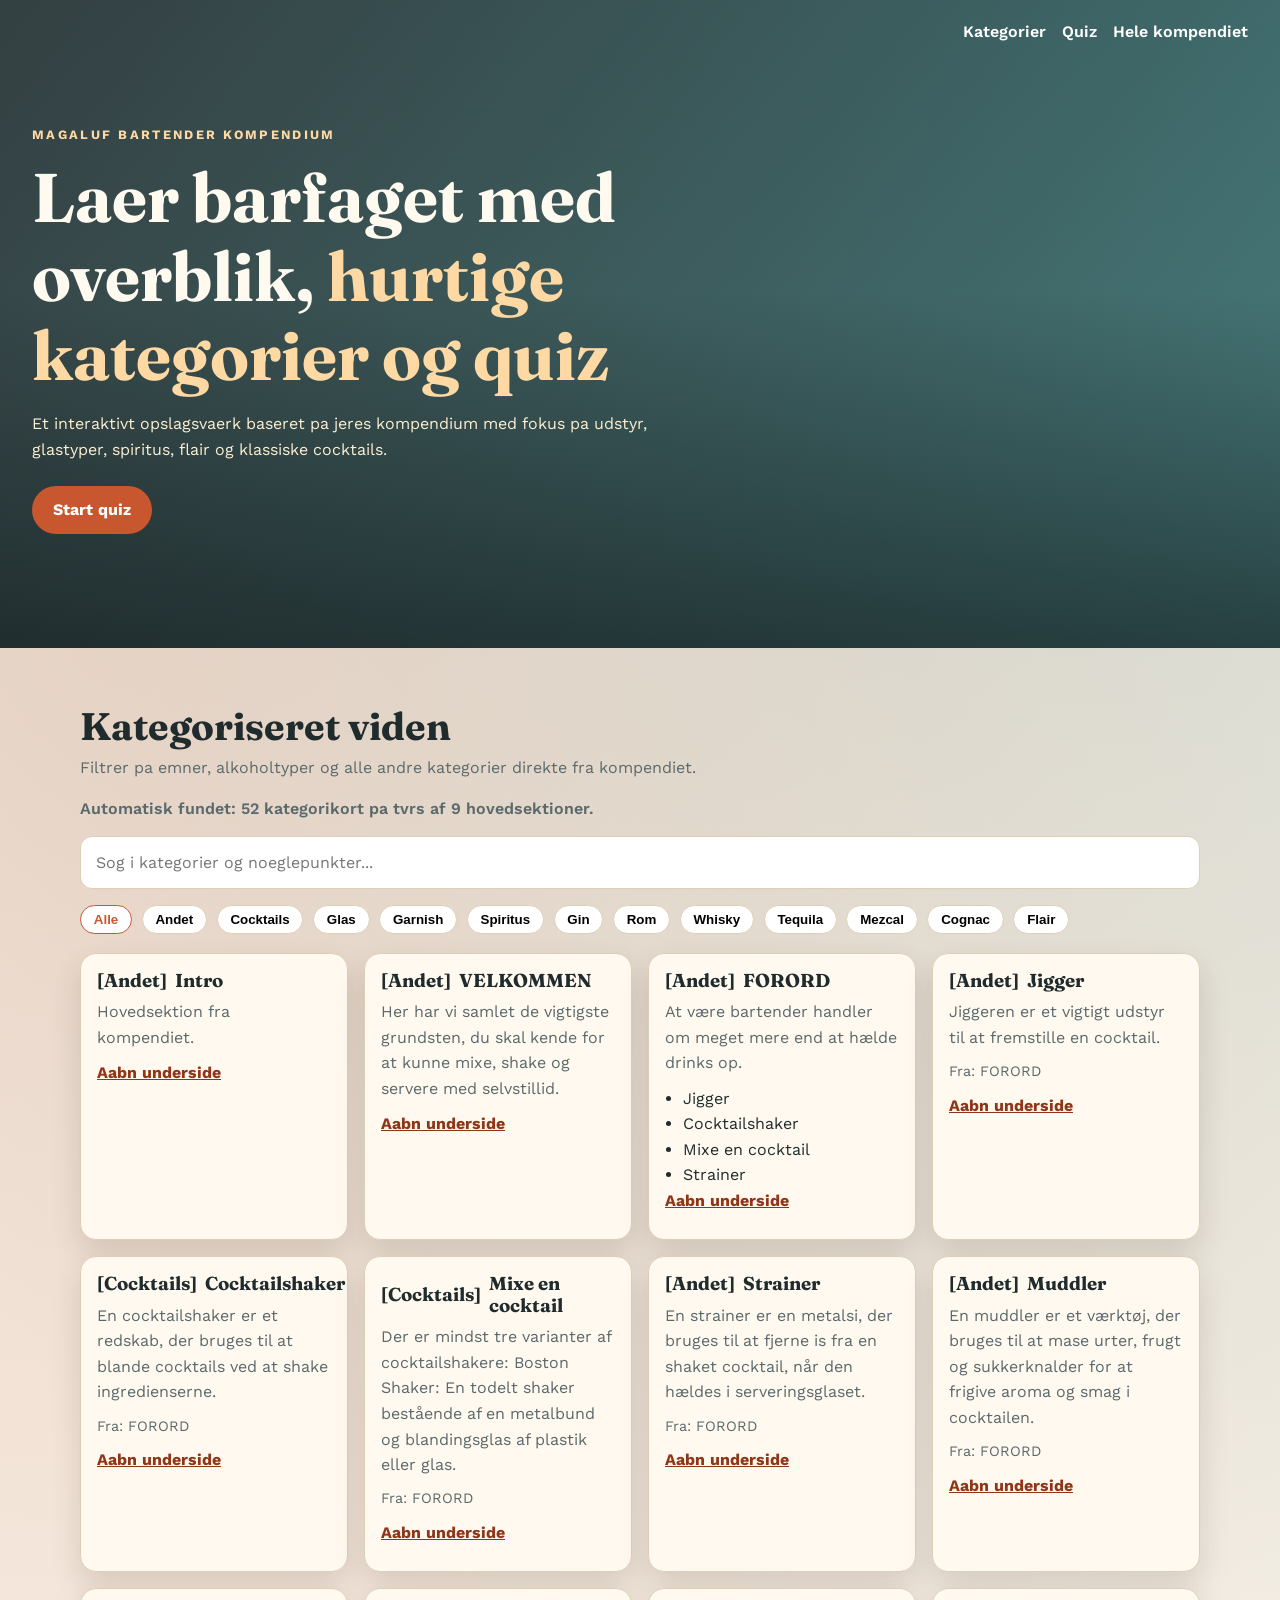
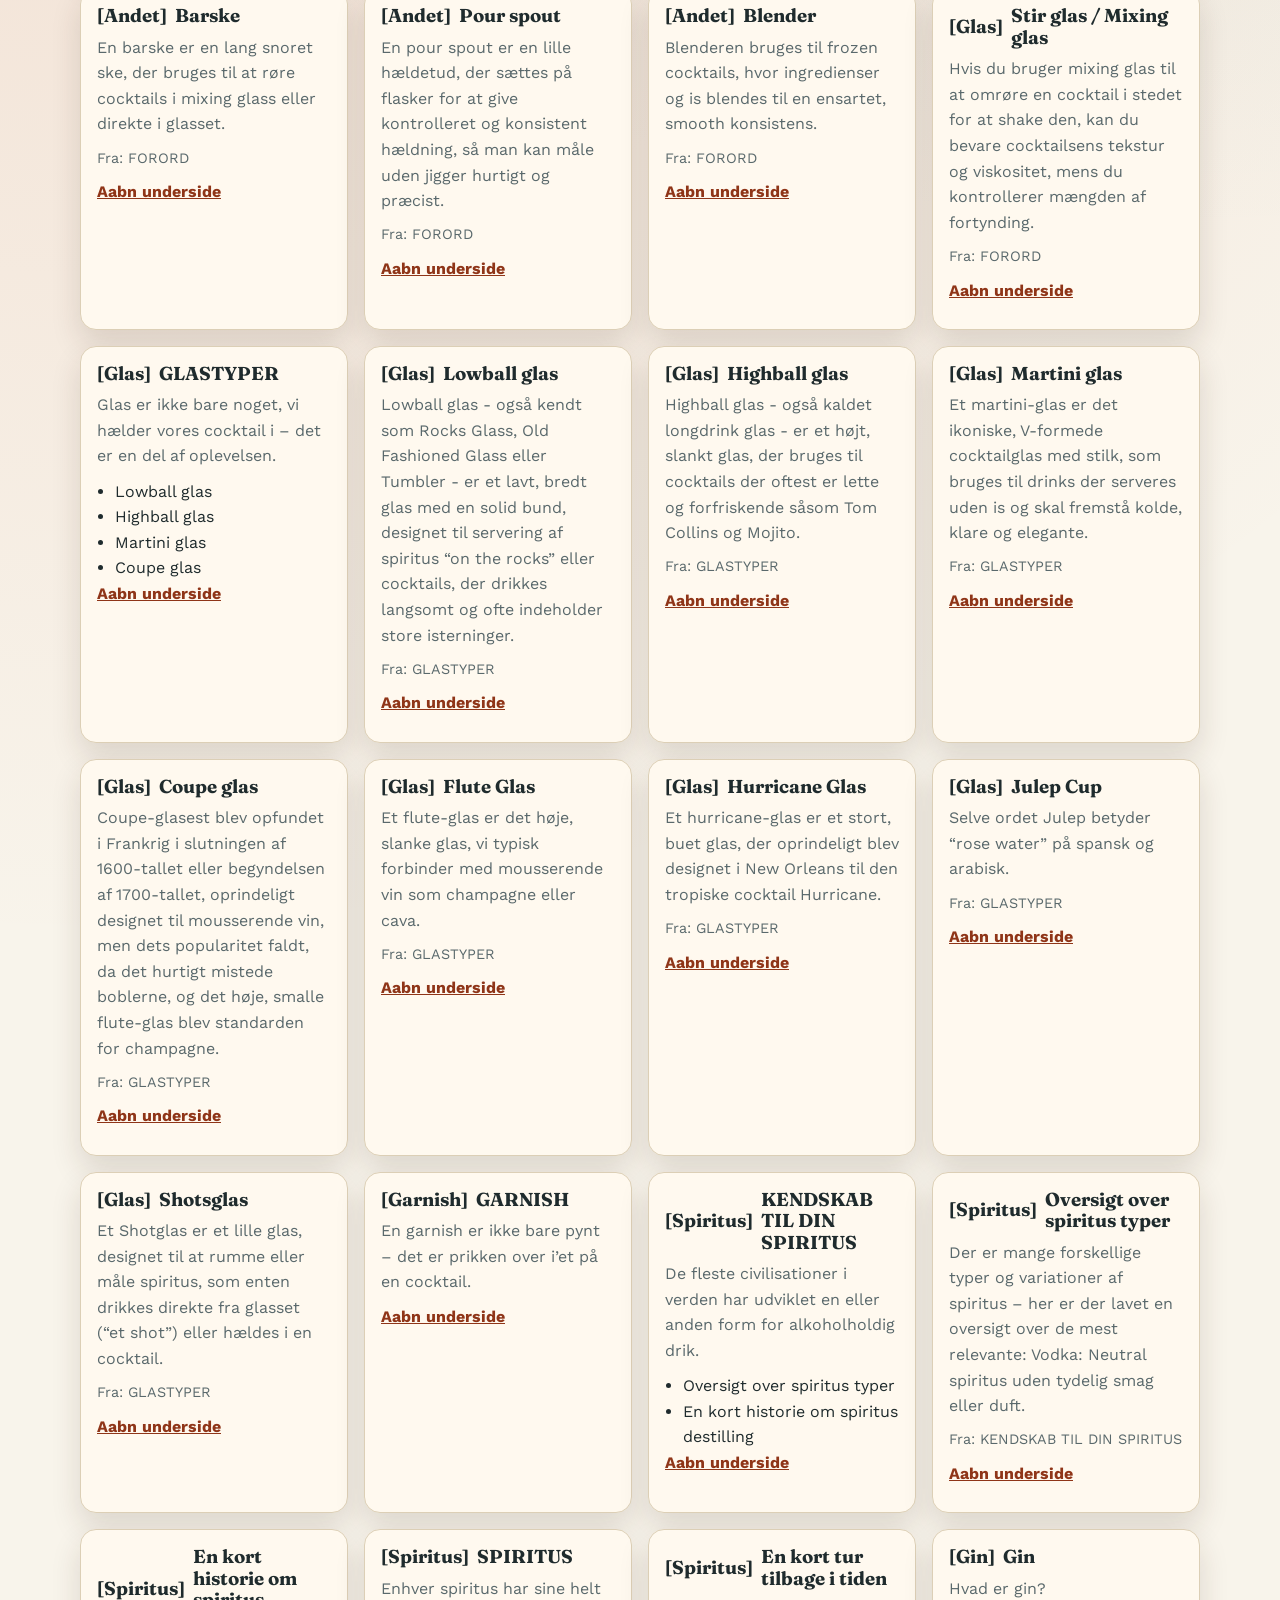
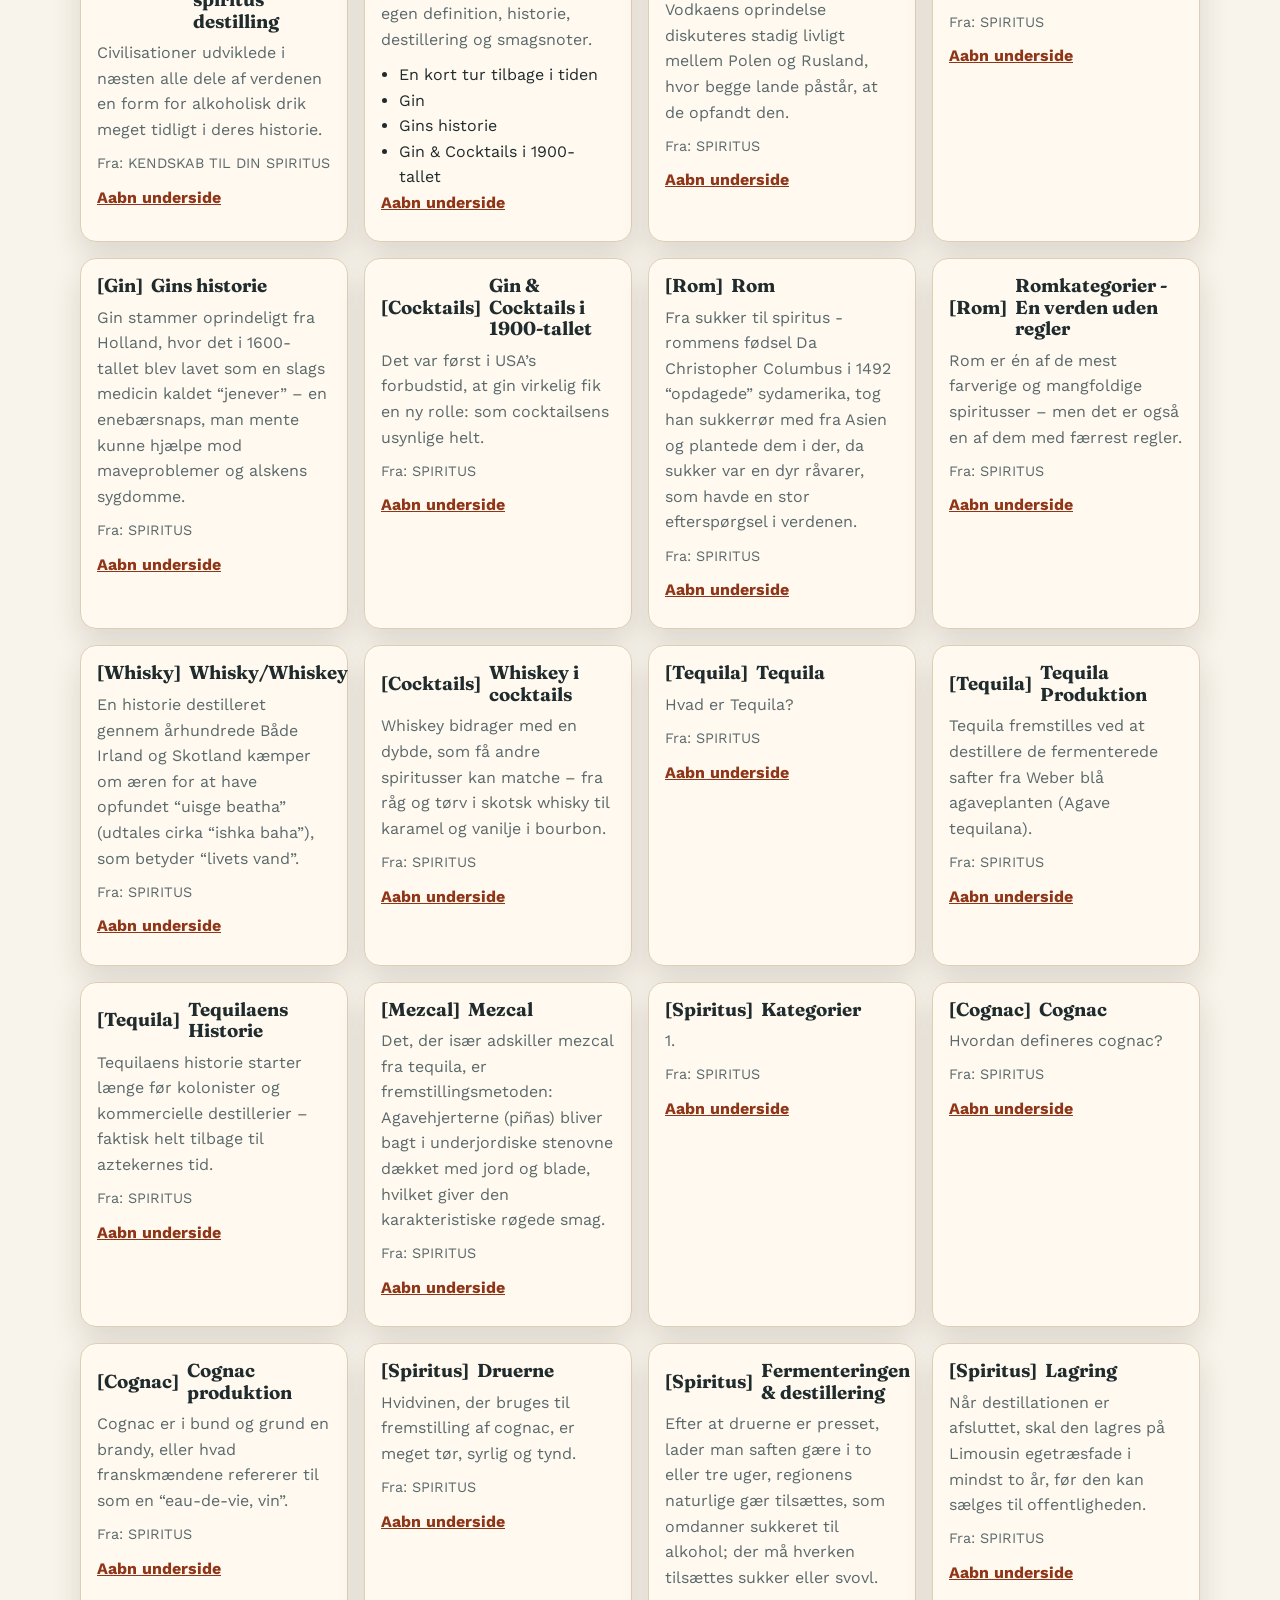
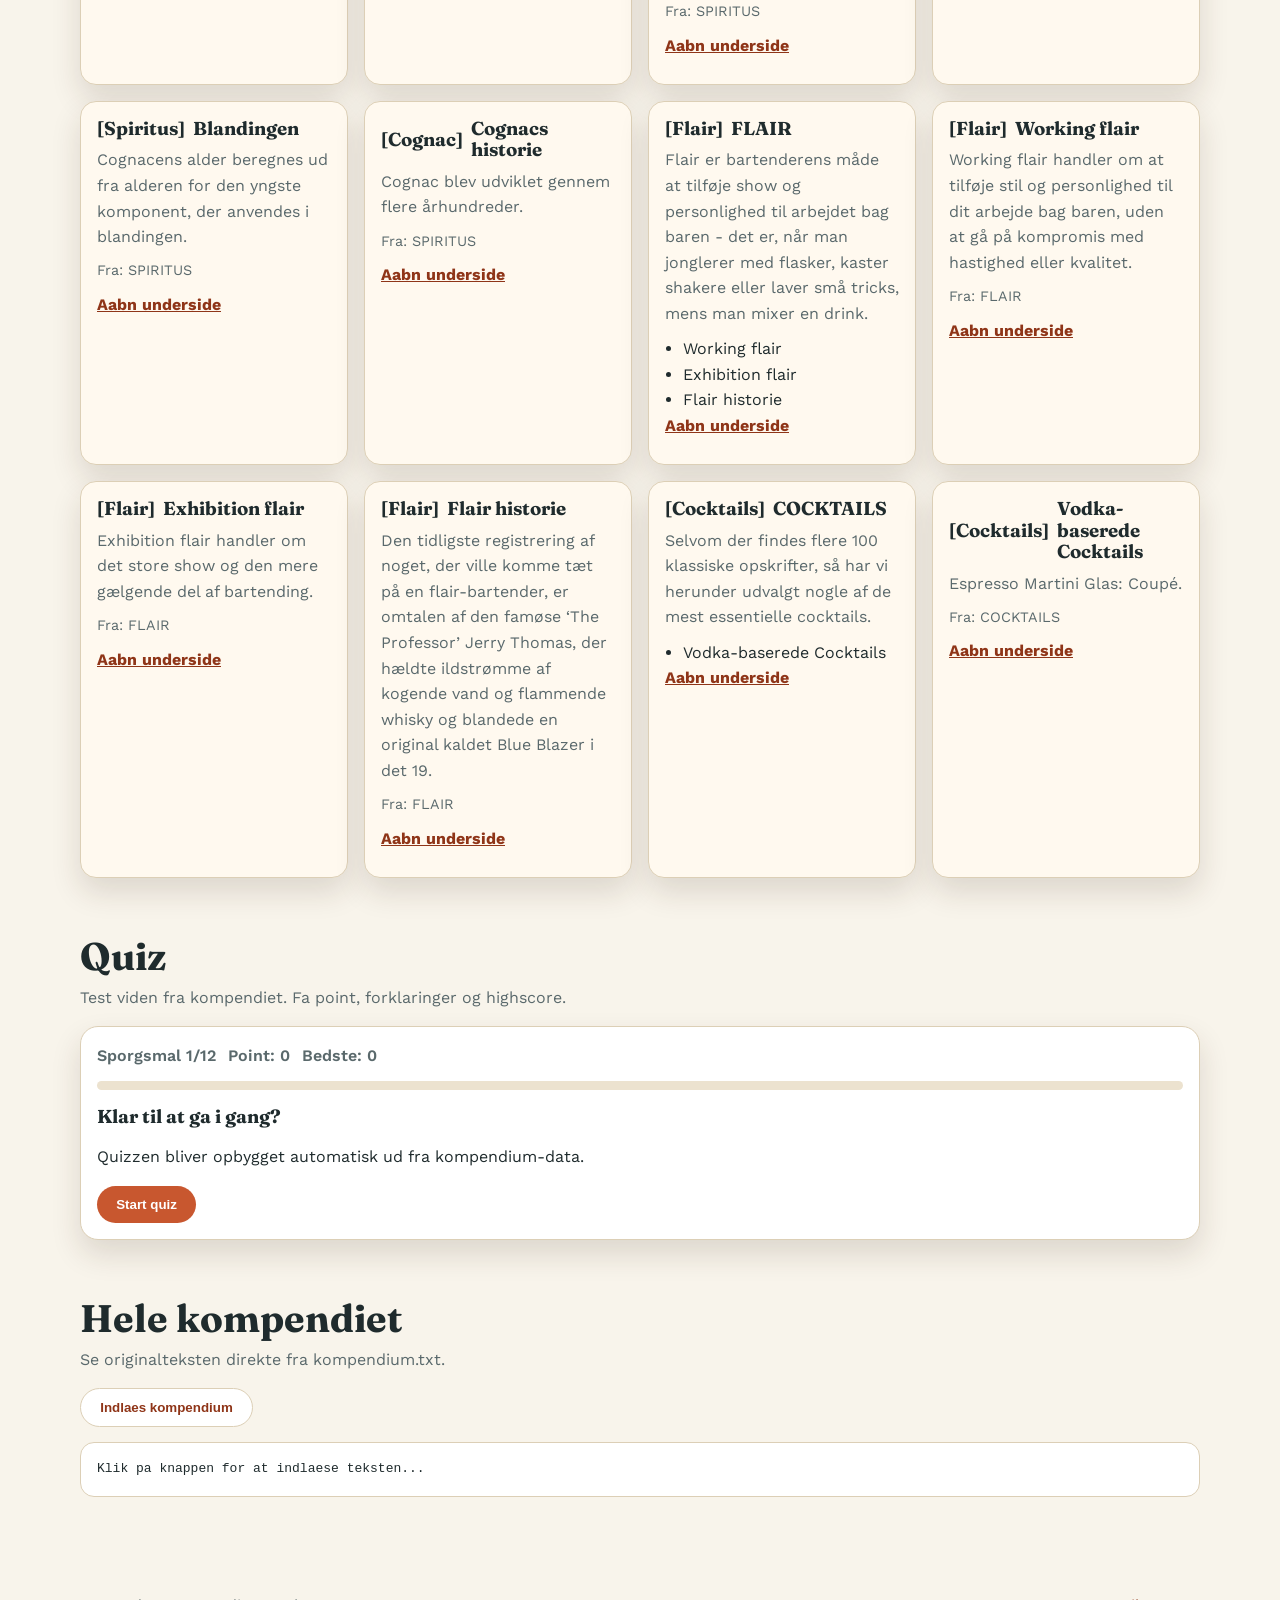
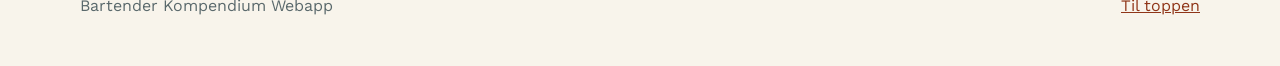
==== index.html @ e9aaaa9a "feat: add initial implementation of quiz application with card filtering and dynamic content loading" ====
<!doctype html>
<html lang="da">
<head>
  <meta charset="UTF-8" />
  <meta name="viewport" content="width=device-width, initial-scale=1.0" />
  <title>Bartender Kompendium + Quiz</title>
  <link rel="preconnect" href="https://fonts.googleapis.com" />
  <link rel="preconnect" href="https://fonts.gstatic.com" crossorigin />
  <link href="https://fonts.googleapis.com/css2?family=Fraunces:opsz,wght@9..144,600;9..144,800&family=Work+Sans:wght@400;500;700&display=swap" rel="stylesheet" />
  <link rel="stylesheet" href="styles.css" />
</head>
<body>
  <header class="hero" id="top">
    <div class="hero-overlay"></div>
    <nav class="top-nav">
      <a href="#kategorier">Kategorier</a>
      <a href="#quiz">Quiz</a>
      <a href="#raw">Hele kompendiet</a>
    </nav>
    <div class="hero-content">
      <p class="eyebrow">Magaluf Bartender Kompendium</p>
      <h1>Laer barfaget med overblik,
        <span>hurtige kategorier og quiz</span>
      </h1>
      <p class="lead">
        Et interaktivt opslagsvaerk baseret pa jeres kompendium med fokus pa udstyr,
        glastyper, spiritus, flair og klassiske cocktails.
      </p>
      <a class="cta" href="#quiz">Start quiz</a>
    </div>
  </header>

  <main>
    <section id="kategorier" class="section">
      <div class="section-head">
        <h2>Kategoriseret viden</h2>
        <p>Filtrer pa emner, alkoholtyper og alle andre kategorier direkte fra kompendiet.</p>
      </div>

      <p id="categoryMeta" class="meta-line">Indlaeser kategorier...</p>

      <div class="tools-row">
        <input id="searchInput" type="search" placeholder="Sog i kategorier og noeglepunkter..." />
        <div class="chip-row" id="chipRow"></div>
      </div>

      <div class="card-grid" id="cardGrid"></div>
    </section>

    <section id="quiz" class="section quiz-wrap">
      <div class="section-head">
        <h2>Quiz</h2>
        <p>Test viden fra kompendiet. Fa point, forklaringer og highscore.</p>
      </div>

      <div class="quiz-shell">
        <div class="quiz-meta">
          <span id="progressText">Sporgsmal 0/0</span>
          <span id="scoreText">Point: 0</span>
          <span id="bestText">Bedste: 0</span>
        </div>
        <div class="progress-bar">
          <div id="progressFill"></div>
        </div>

        <div id="quizStart" class="quiz-panel active">
          <h3>Klar til at ga i gang?</h3>
          <p>Quizzen bliver opbygget automatisk ud fra kompendium-data.</p>
          <button id="startBtn" class="btn">Start quiz</button>
        </div>

        <div id="quizPanel" class="quiz-panel">
          <h3 id="questionText"></h3>
          <div id="answerList" class="answer-list"></div>
          <p id="explanation" class="explanation"></p>
          <div class="quiz-actions">
            <button id="nextBtn" class="btn" disabled>Naste</button>
          </div>
        </div>

        <div id="resultPanel" class="quiz-panel">
          <h3>Resultat</h3>
          <p id="resultText"></p>
          <button id="restartBtn" class="btn">Proev igen</button>
        </div>
      </div>
    </section>

    <section id="raw" class="section raw-wrap">
      <div class="section-head">
        <h2>Hele kompendiet</h2>
        <p>Se originalteksten direkte fra kompendium.txt.</p>
      </div>
      <button class="btn secondary" id="loadRawBtn">Indlaes kompendium</button>
      <pre id="rawContent" class="raw-content">Klik pa knappen for at indlaese teksten...</pre>
    </section>
  </main>

  <footer class="footer">
    <p>Bartender Kompendium Webapp</p>
    <a href="#top">Til toppen</a>
  </footer>

  <script src="app.js"></script>
  <script src="script.js"></script>
</body>
</html>
---- styles.css ----
:root {
  --bg: #f8f4eb;
  --surface: #fff9ef;
  --ink: #1f2b2d;
  --muted: #5a696c;
  --line: #dccfb6;
  --brand: #c8572f;
  --brand-dark: #8f3518;
  --accent: #0d7c82;
  --ok: #2f9a58;
  --bad: #b53a2a;
  --shadow: 0 14px 30px rgba(54, 37, 18, 0.14);
}

* {
  box-sizing: border-box;
}

html,
body {
  margin: 0;
  padding: 0;
}

body {
  font-family: "Work Sans", sans-serif;
  color: var(--ink);
  background:
    radial-gradient(circle at 8% 10%, rgba(200, 87, 47, 0.18), transparent 32%),
    radial-gradient(circle at 92% 0%, rgba(13, 124, 130, 0.17), transparent 28%),
    var(--bg);
  line-height: 1.6;
}

h1,
h2,
h3 {
  font-family: "Fraunces", serif;
  line-height: 1.15;
  margin: 0;
}

.hero {
  position: relative;
  min-height: 72vh;
  padding: 1.2rem clamp(1rem, 2.5vw, 2.5rem) 4rem;
  background:
    linear-gradient(130deg, rgba(17, 34, 39, 0.84), rgba(11, 84, 88, 0.7)),
    url("https://images.unsplash.com/photo-1514362545857-3bc16c4c7d1b?auto=format&fit=crop&w=1600&q=80") center/cover no-repeat;
  color: #fffaf0;
  overflow: hidden;
}

.hero-overlay {
  position: absolute;
  inset: 0;
  background: linear-gradient(transparent 45%, rgba(15, 22, 24, 0.6));
}

.top-nav,
.hero-content {
  position: relative;
  z-index: 1;
}

.top-nav {
  display: flex;
  justify-content: flex-end;
  gap: 1rem;
  flex-wrap: wrap;
}

.top-nav a {
  color: #fff;
  text-decoration: none;
  font-weight: 600;
  border-bottom: 2px solid transparent;
  padding-bottom: 0.1rem;
}

.top-nav a:hover {
  border-bottom-color: #fff;
}

.hero-content {
  margin-top: 4.8rem;
  max-width: 860px;
  animation: riseIn 700ms ease;
}

.eyebrow {
  text-transform: uppercase;
  letter-spacing: 0.18em;
  font-weight: 700;
  font-size: 0.8rem;
  margin: 0 0 0.75rem;
  color: #ffd9a4;
}

.hero h1 {
  font-size: clamp(2rem, 6vw, 4.3rem);
  margin-bottom: 0.8rem;
}

.hero h1 span {
  color: #ffd9a4;
}

.lead {
  max-width: 66ch;
  margin-bottom: 1.5rem;
  color: #fcefd2;
}

.section {
  width: min(1120px, 92%);
  margin: 3.5rem auto;
}

.section-head {
  margin-bottom: 1rem;
}

.section-head h2 {
  font-size: clamp(1.6rem, 4vw, 2.4rem);
  margin-bottom: 0.4rem;
}

.section-head p {
  margin: 0;
  color: var(--muted);
}

.tools-row {
  display: grid;
  gap: 1rem;
  margin-bottom: 1.2rem;
}

#searchInput {
  width: 100%;
  padding: 0.8rem 0.95rem;
  border-radius: 12px;
  border: 1px solid var(--line);
  background: #fff;
  font: inherit;
}

.chip-row {
  display: flex;
  flex-wrap: wrap;
  gap: 0.6rem;
}

.chip {
  border: 1px solid var(--line);
  background: #fff;
  border-radius: 999px;
  padding: 0.35rem 0.8rem;
  cursor: pointer;
  font-weight: 600;
}

.chip.active {
  border-color: var(--brand);
  color: var(--brand);
}

.card-grid {
  display: grid;
  grid-template-columns: repeat(auto-fit, minmax(250px, 1fr));
  gap: 1rem;
}

.card {
  background: var(--surface);
  border: 1px solid var(--line);
  border-radius: 16px;
  box-shadow: var(--shadow);
  padding: 1rem;
  transform: translateY(8px);
  opacity: 0;
  animation: fadeCard 420ms ease forwards;
}

.card h3 {
  display: flex;
  align-items: center;
  gap: 0.5rem;
  margin-bottom: 0.5rem;
}

.card p {
  margin: 0 0 0.6rem;
  color: var(--muted);
}

.card ul {
  margin: 0;
  padding-left: 1.1rem;
}

.quiz-wrap .quiz-shell {
  background: #fff;
  border: 1px solid var(--line);
  border-radius: 18px;
  box-shadow: var(--shadow);
  padding: 1rem;
}

.quiz-meta {
  display: flex;
  gap: 0.75rem;
  flex-wrap: wrap;
  font-weight: 600;
  color: var(--muted);
}

.progress-bar {
  width: 100%;
  height: 9px;
  background: #ece2cf;
  border-radius: 99px;
  margin: 0.8rem 0 1rem;
}

#progressFill {
  width: 0;
  height: 100%;
  border-radius: inherit;
  background: linear-gradient(90deg, var(--brand), var(--accent));
  transition: width 250ms ease;
}

.quiz-panel {
  display: none;
}

.quiz-panel.active {
  display: block;
}

.answer-list {
  display: grid;
  gap: 0.7rem;
  margin: 0.9rem 0;
}

.answer-btn {
  width: 100%;
  text-align: left;
  padding: 0.75rem 0.85rem;
  border-radius: 12px;
  border: 1px solid var(--line);
  background: #fffcf5;
  font: inherit;
  cursor: pointer;
}

.answer-btn.correct {
  border-color: var(--ok);
  background: #e8f8ee;
}

.answer-btn.wrong {
  border-color: var(--bad);
  background: #fce9e6;
}

.answer-btn:disabled {
  cursor: not-allowed;
}

.explanation {
  min-height: 2.2rem;
  color: var(--muted);
}

.quiz-actions {
  display: flex;
  justify-content: flex-end;
}

.btn {
  border: none;
  border-radius: 999px;
  padding: 0.7rem 1.2rem;
  background: var(--brand);
  color: #fff;
  font-weight: 700;
  cursor: pointer;
}

.btn:hover {
  background: var(--brand-dark);
}

.btn:disabled {
  opacity: 0.5;
  cursor: not-allowed;
}

.btn.secondary {
  background: #fff;
  color: var(--brand-dark);
  border: 1px solid var(--line);
}

.cta {
  display: inline-block;
  text-decoration: none;
  color: #fff;
  background: var(--brand);
  border-radius: 999px;
  padding: 0.7rem 1.3rem;
  font-weight: 700;
}

.raw-wrap {
  margin-bottom: 5rem;
}

.raw-content {
  margin-top: 0.9rem;
  max-height: 420px;
  overflow: auto;
  padding: 1rem;
  border-radius: 14px;
  border: 1px solid var(--line);
  background: #fff;
  white-space: pre-wrap;
}

.meta-line {
  margin: 0 0 0.9rem;
  color: var(--muted);
  font-weight: 600;
}

.mini {
  font-size: 0.9rem;
  color: var(--muted);
}

.card-link {
  color: var(--brand-dark);
  font-weight: 700;
}

.sub-hero {
  background: linear-gradient(130deg, rgba(17, 34, 39, 0.9), rgba(11, 84, 88, 0.75));
  color: #fffaf0;
  padding: 2rem min(4vw, 2rem);
}

.sub-hero-inner {
  width: min(1120px, 92%);
  margin: 0 auto;
}

.back-link {
  color: #ffe7b8;
  text-decoration: none;
  font-weight: 700;
}

.section-page {
  width: min(1120px, 92%);
  margin: 2rem auto 4rem;
  display: grid;
  grid-template-columns: 260px 1fr;
  gap: 1.2rem;
}

.toc,
.content {
  background: #fff;
  border: 1px solid var(--line);
  border-radius: 14px;
  padding: 1rem;
}

.toc ul {
  margin: 0.5rem 0 0;
  padding-left: 1rem;
}

.toc a {
  color: var(--brand-dark);
  text-decoration: none;
}

.section-block {
  padding-bottom: 0.8rem;
  margin-bottom: 0.8rem;
  border-bottom: 1px dashed var(--line);
}

.section-block:last-child {
  border-bottom: 0;
  margin-bottom: 0;
  padding-bottom: 0;
}

.footer {
  width: min(1120px, 92%);
  margin: 0 auto 2rem;
  display: flex;
  justify-content: space-between;
  align-items: center;
  gap: 1rem;
  color: var(--muted);
}

.footer a {
  color: var(--brand-dark);
}

@keyframes riseIn {
  from {
    transform: translateY(16px);
    opacity: 0;
  }

  to {
    transform: translateY(0);
    opacity: 1;
  }
}

@keyframes fadeCard {
  to {
    transform: translateY(0);
    opacity: 1;
  }
}

@media (max-width: 700px) {
  .hero {
    min-height: 62vh;
  }

  .hero-content {
    margin-top: 2.5rem;
  }

  .quiz-meta {
    font-size: 0.92rem;
  }

  .section-page {
    grid-template-columns: 1fr;
  }
}
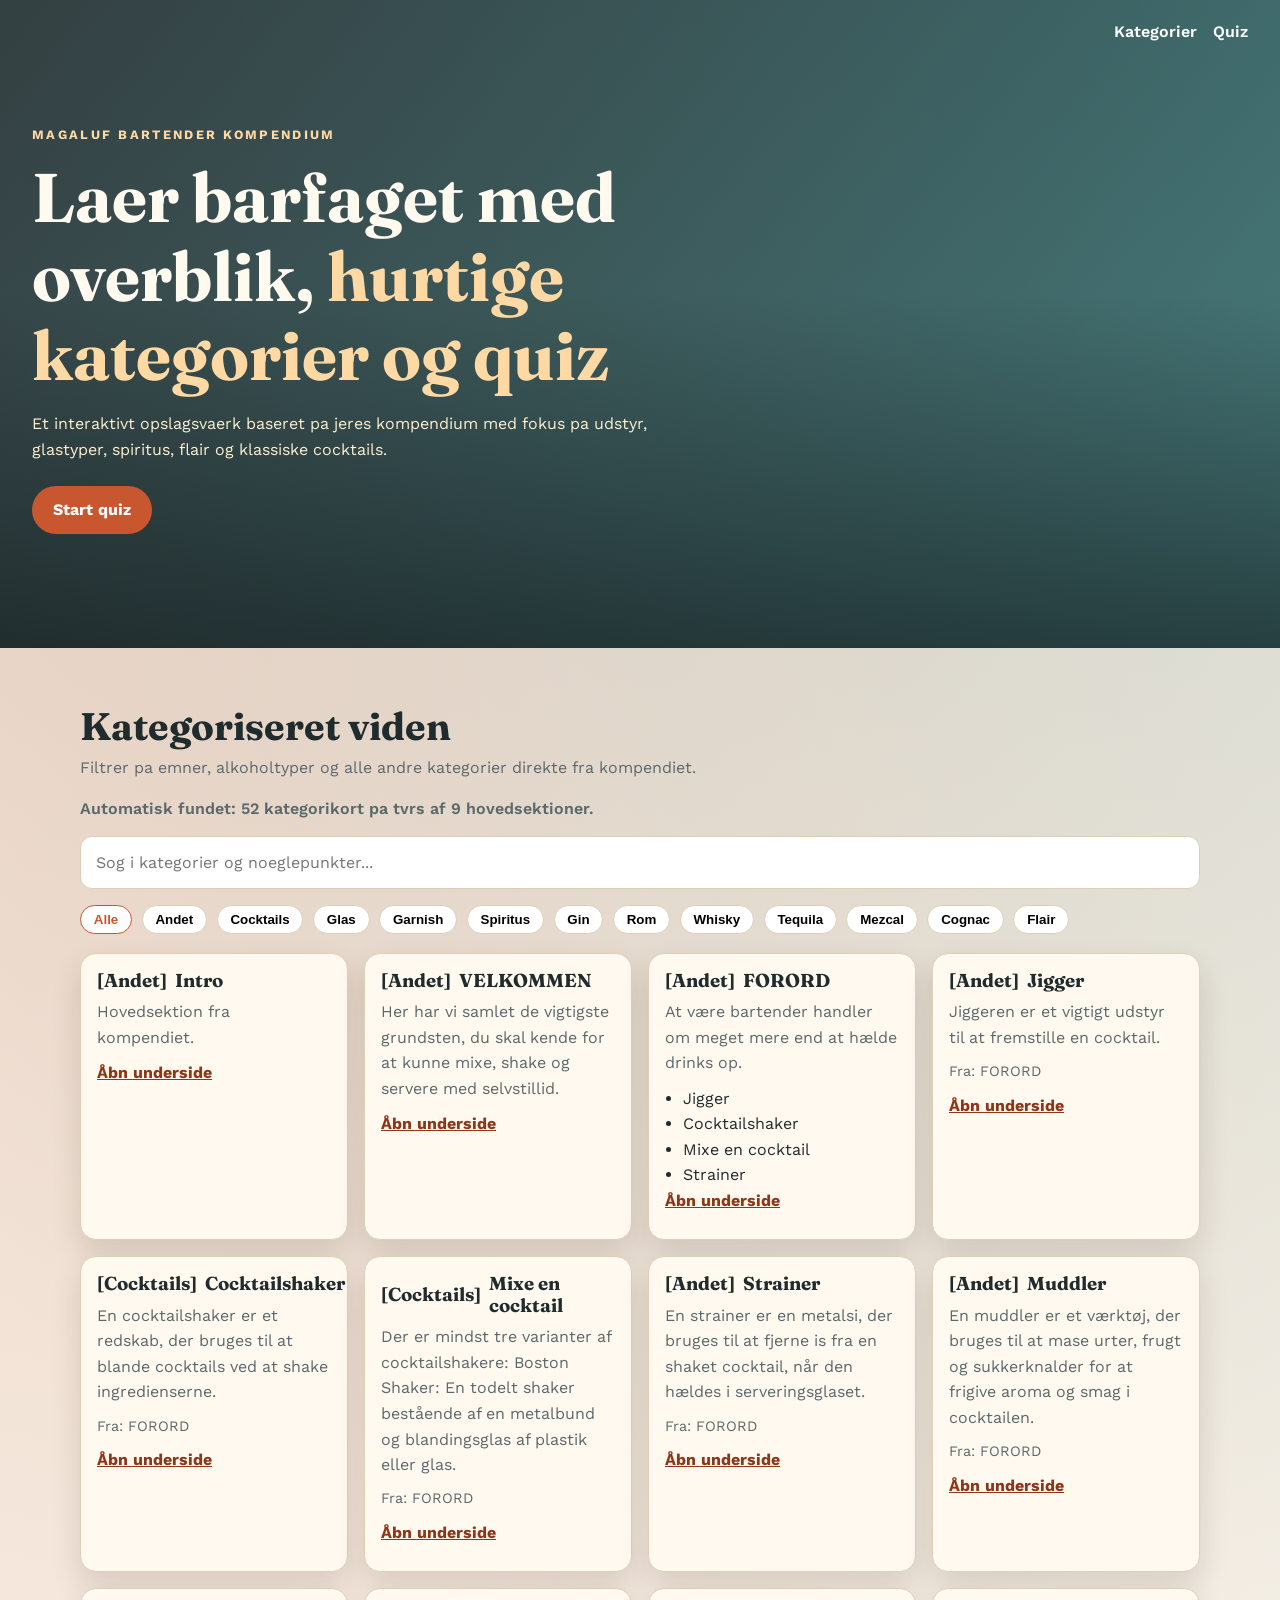
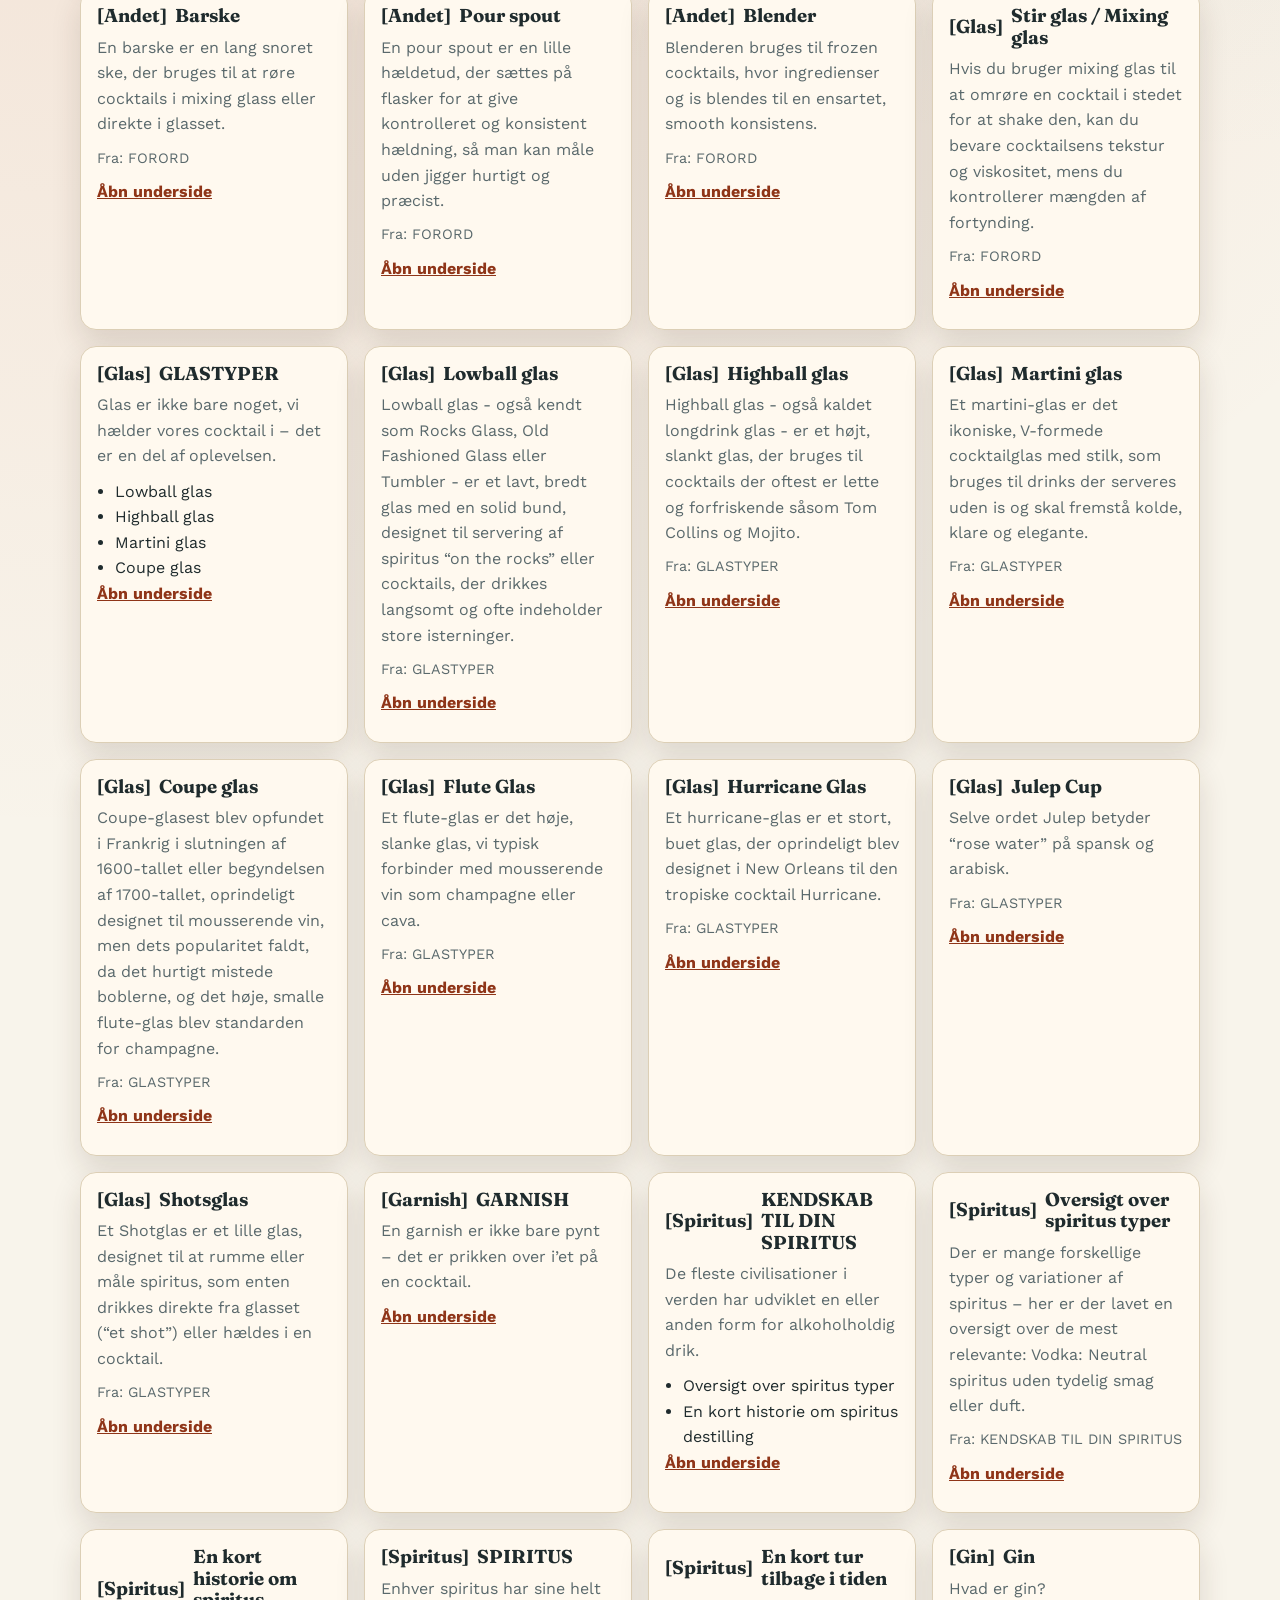
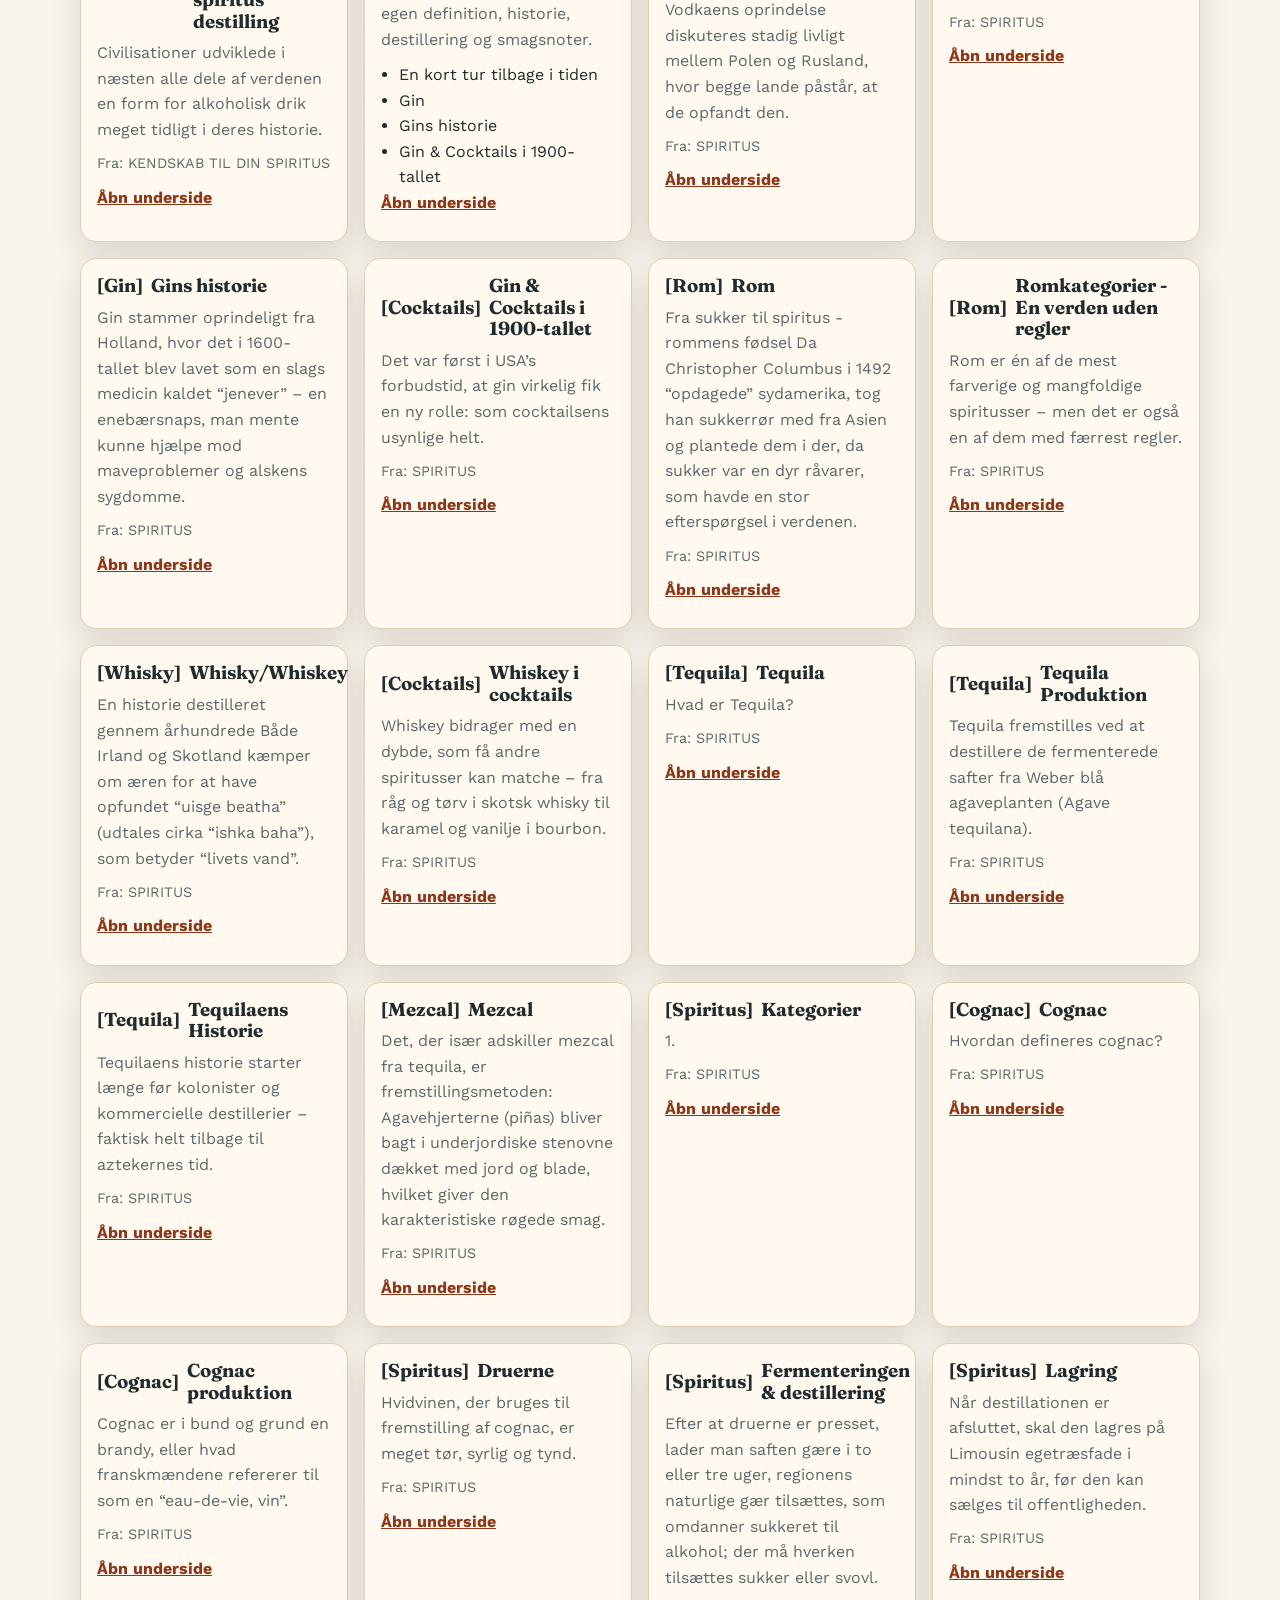
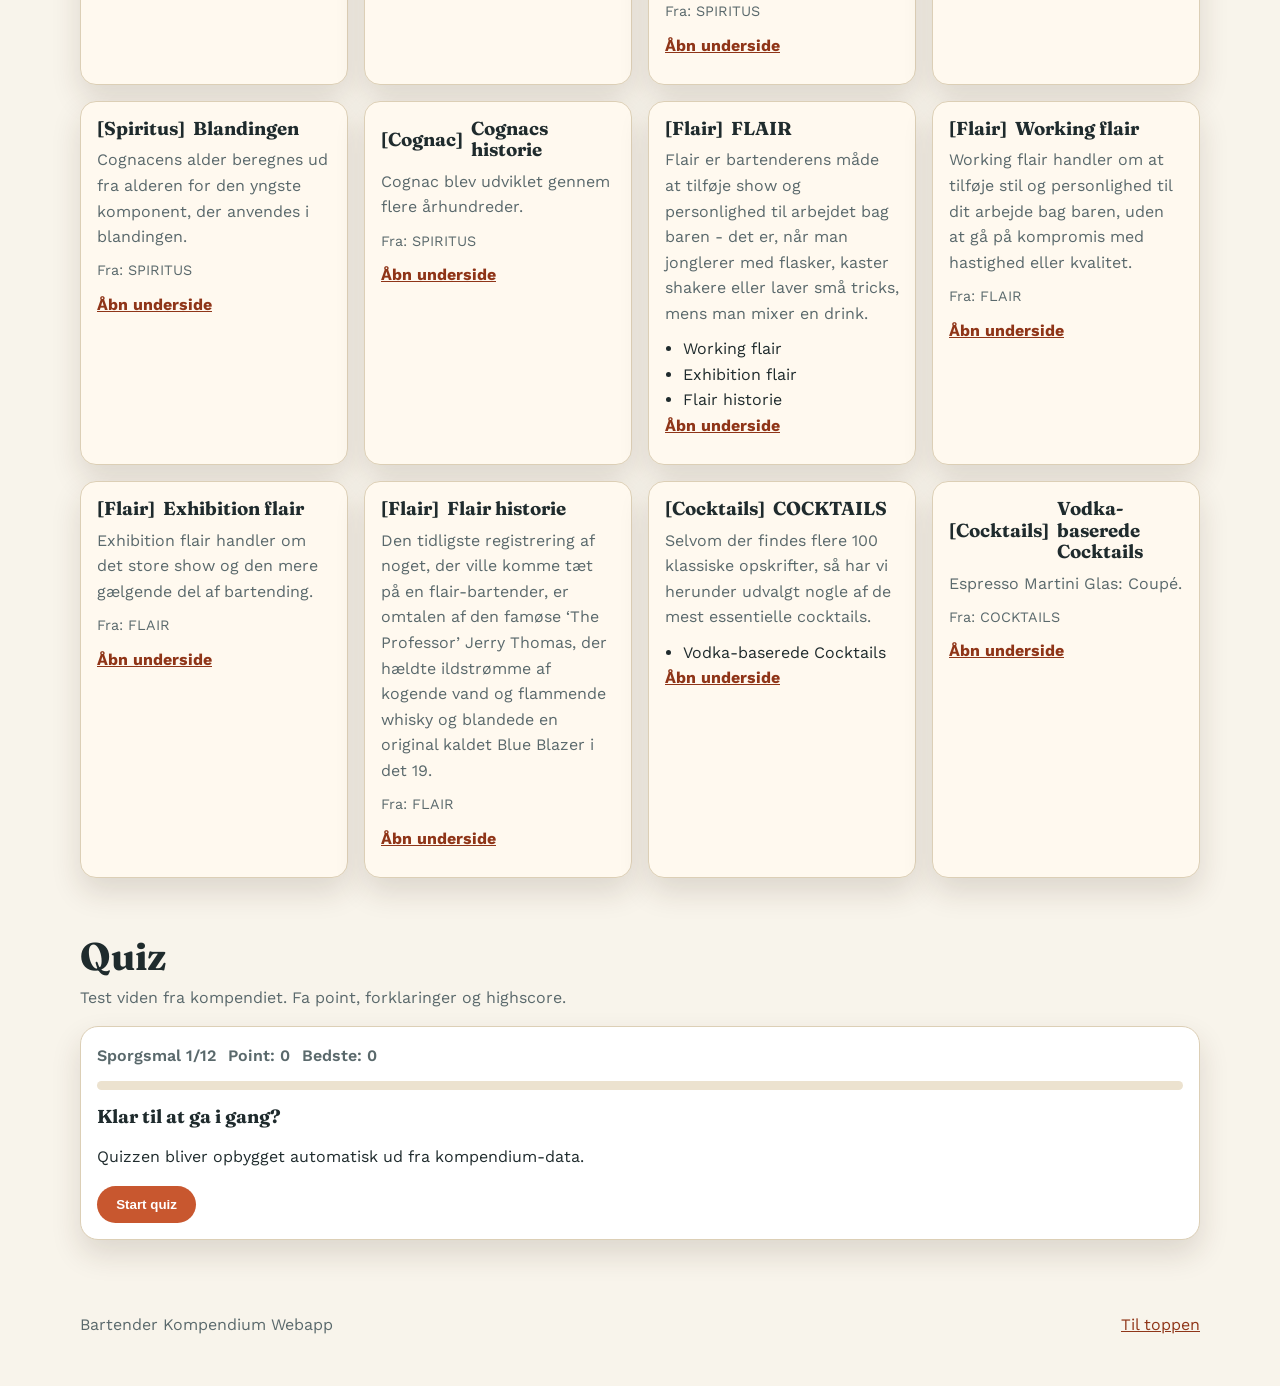
==== commit 3920ecea: "refactor: remove raw content section and associated functionality" ====
--- a/index.html
+++ b/index.html
@@ -15,7 +15,6 @@
     <nav class="top-nav">
       <a href="#kategorier">Kategorier</a>
       <a href="#quiz">Quiz</a>
-      <a href="#raw">Hele kompendiet</a>
     </nav>
     <div class="hero-content">
       <p class="eyebrow">Magaluf Bartender Kompendium</p>
@@ -86,14 +85,6 @@
       </div>
     </section>
 
-    <section id="raw" class="section raw-wrap">
-      <div class="section-head">
-        <h2>Hele kompendiet</h2>
-        <p>Se originalteksten direkte fra kompendium.txt.</p>
-      </div>
-      <button class="btn secondary" id="loadRawBtn">Indlaes kompendium</button>
-      <pre id="rawContent" class="raw-content">Klik pa knappen for at indlaese teksten...</pre>
-    </section>
   </main>
 
   <footer class="footer">
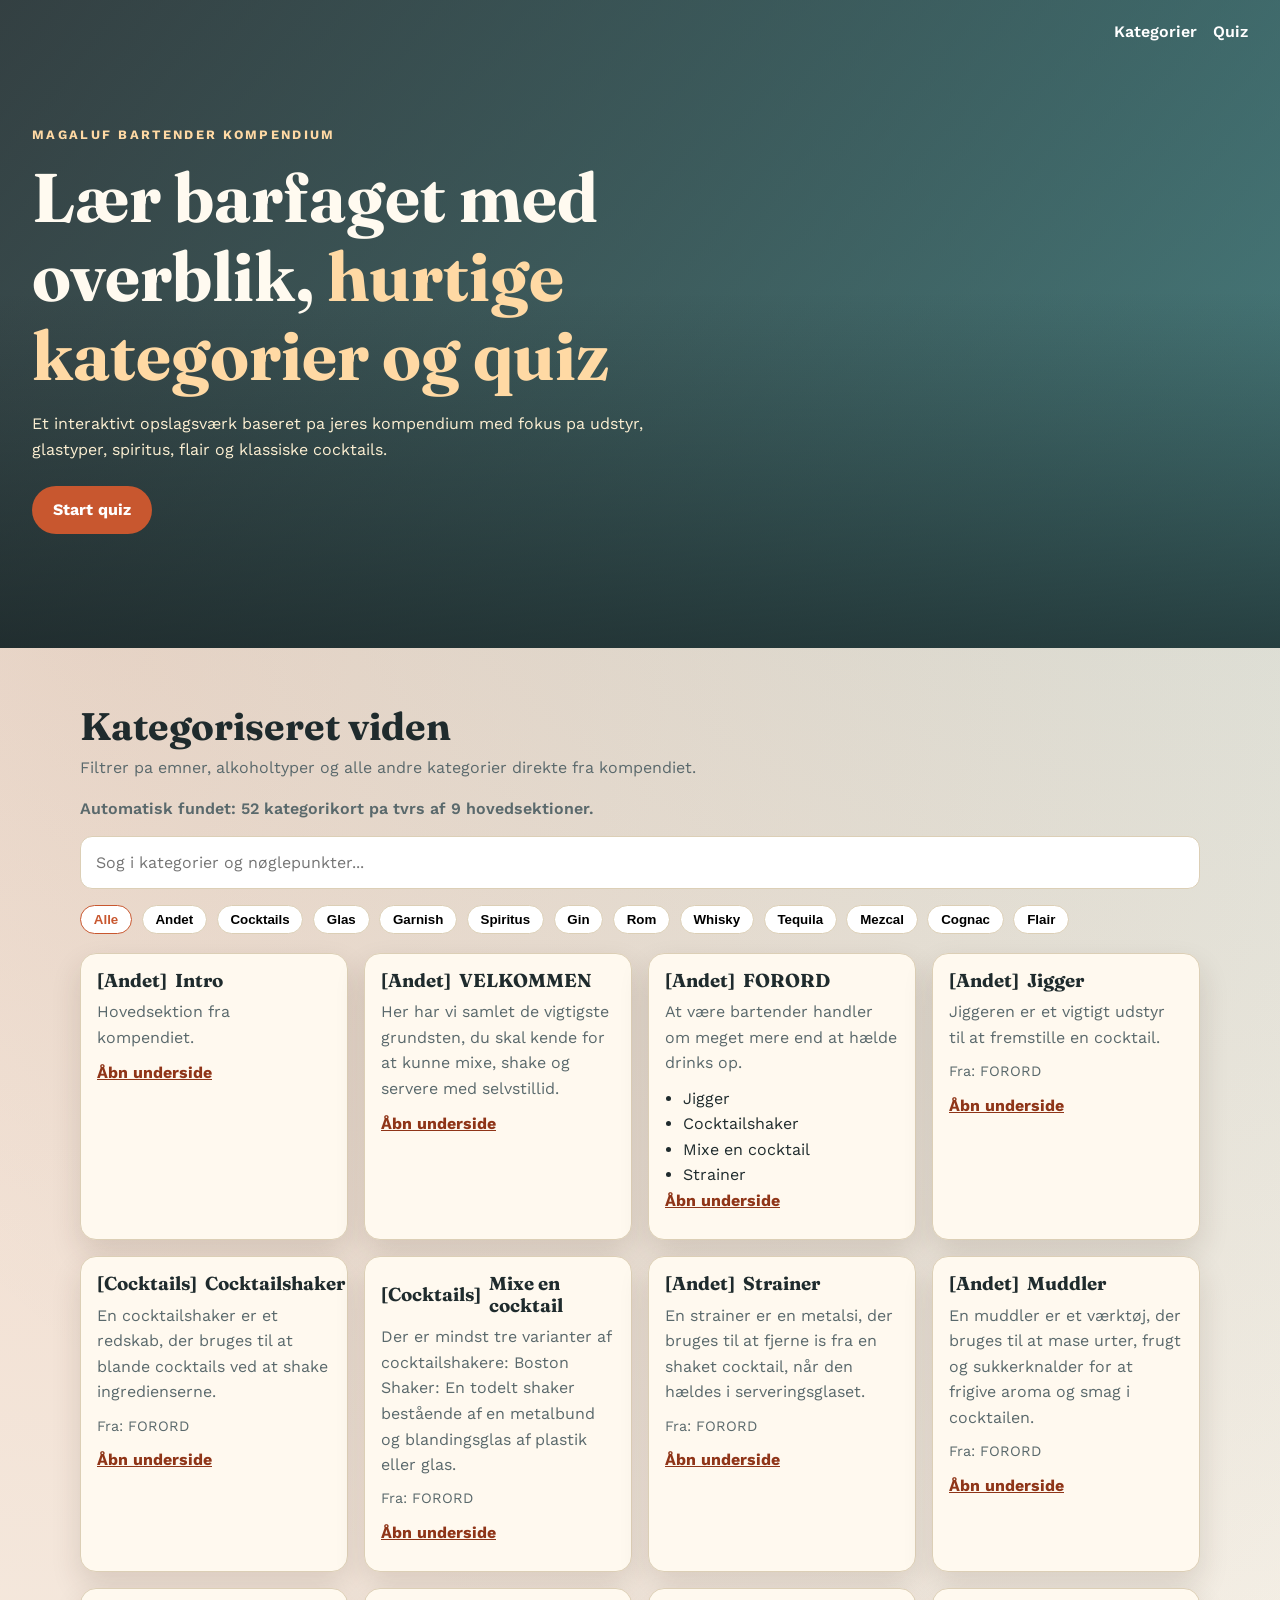
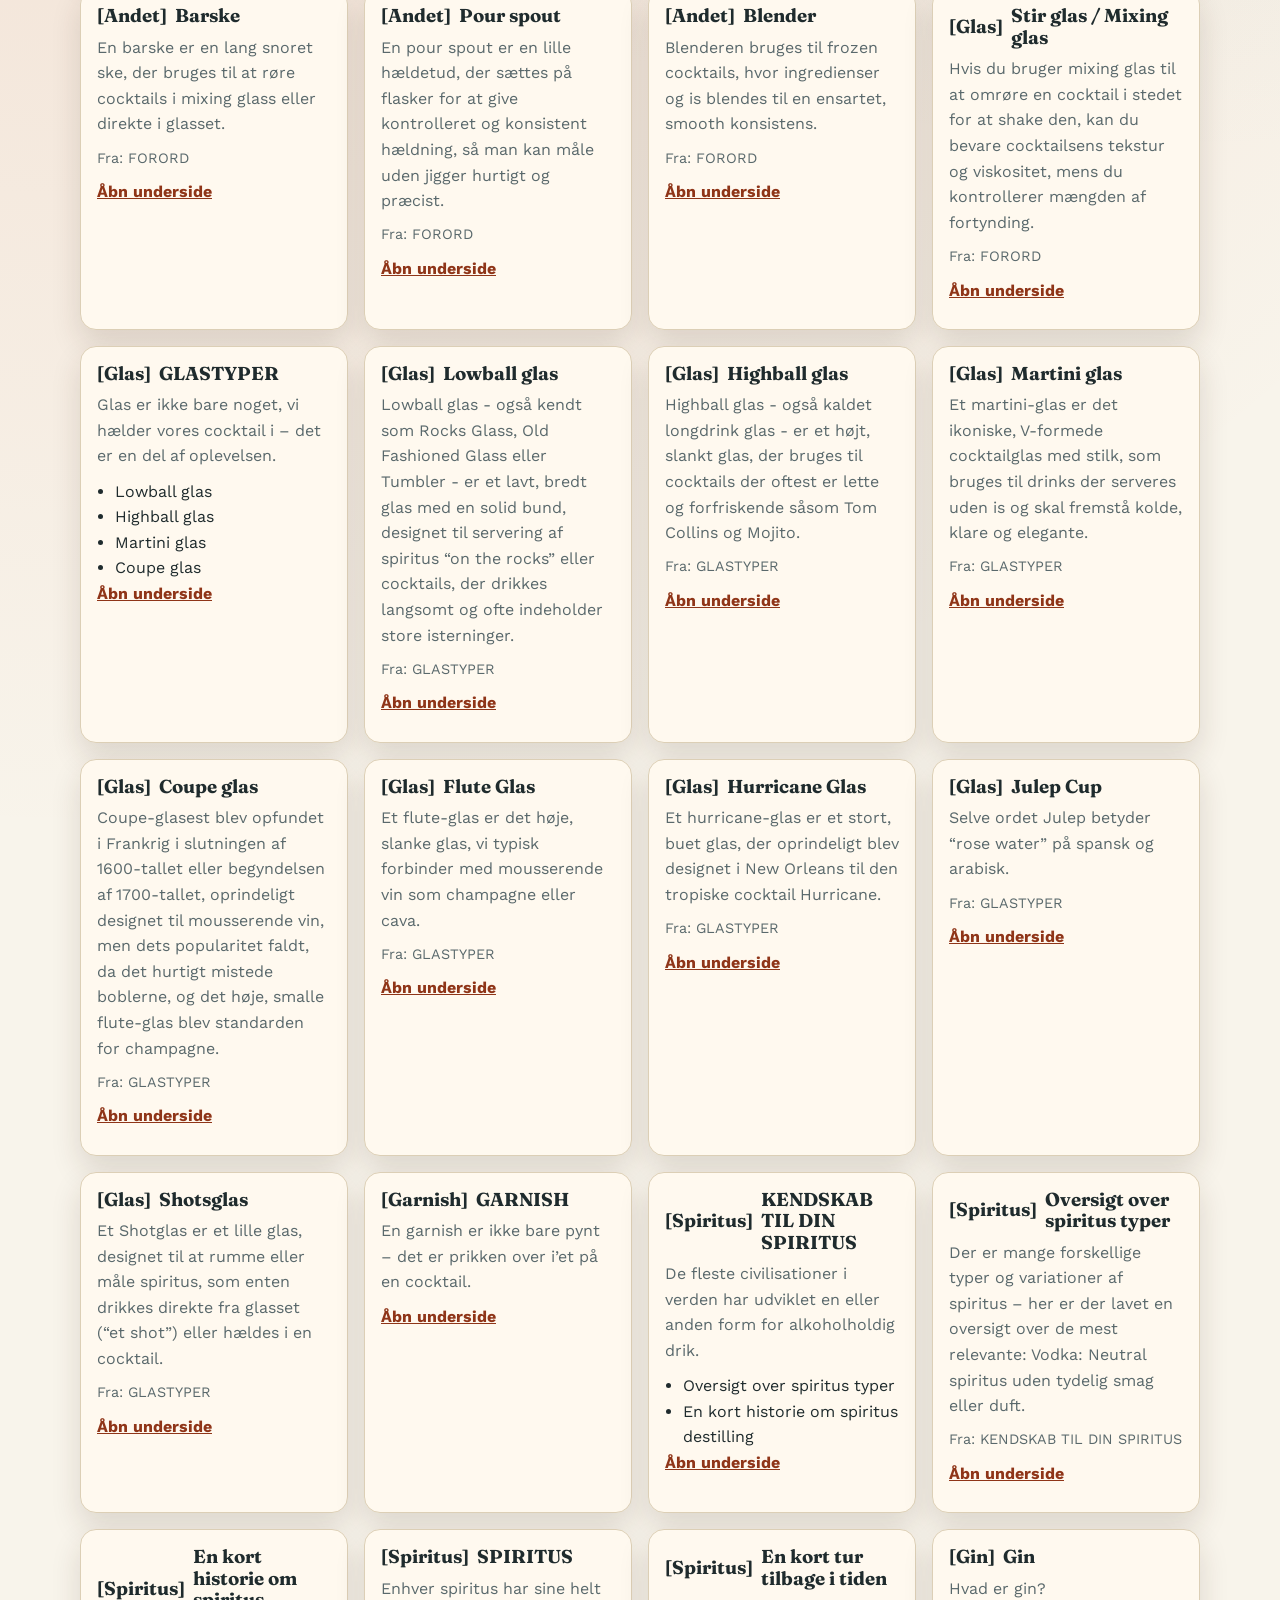
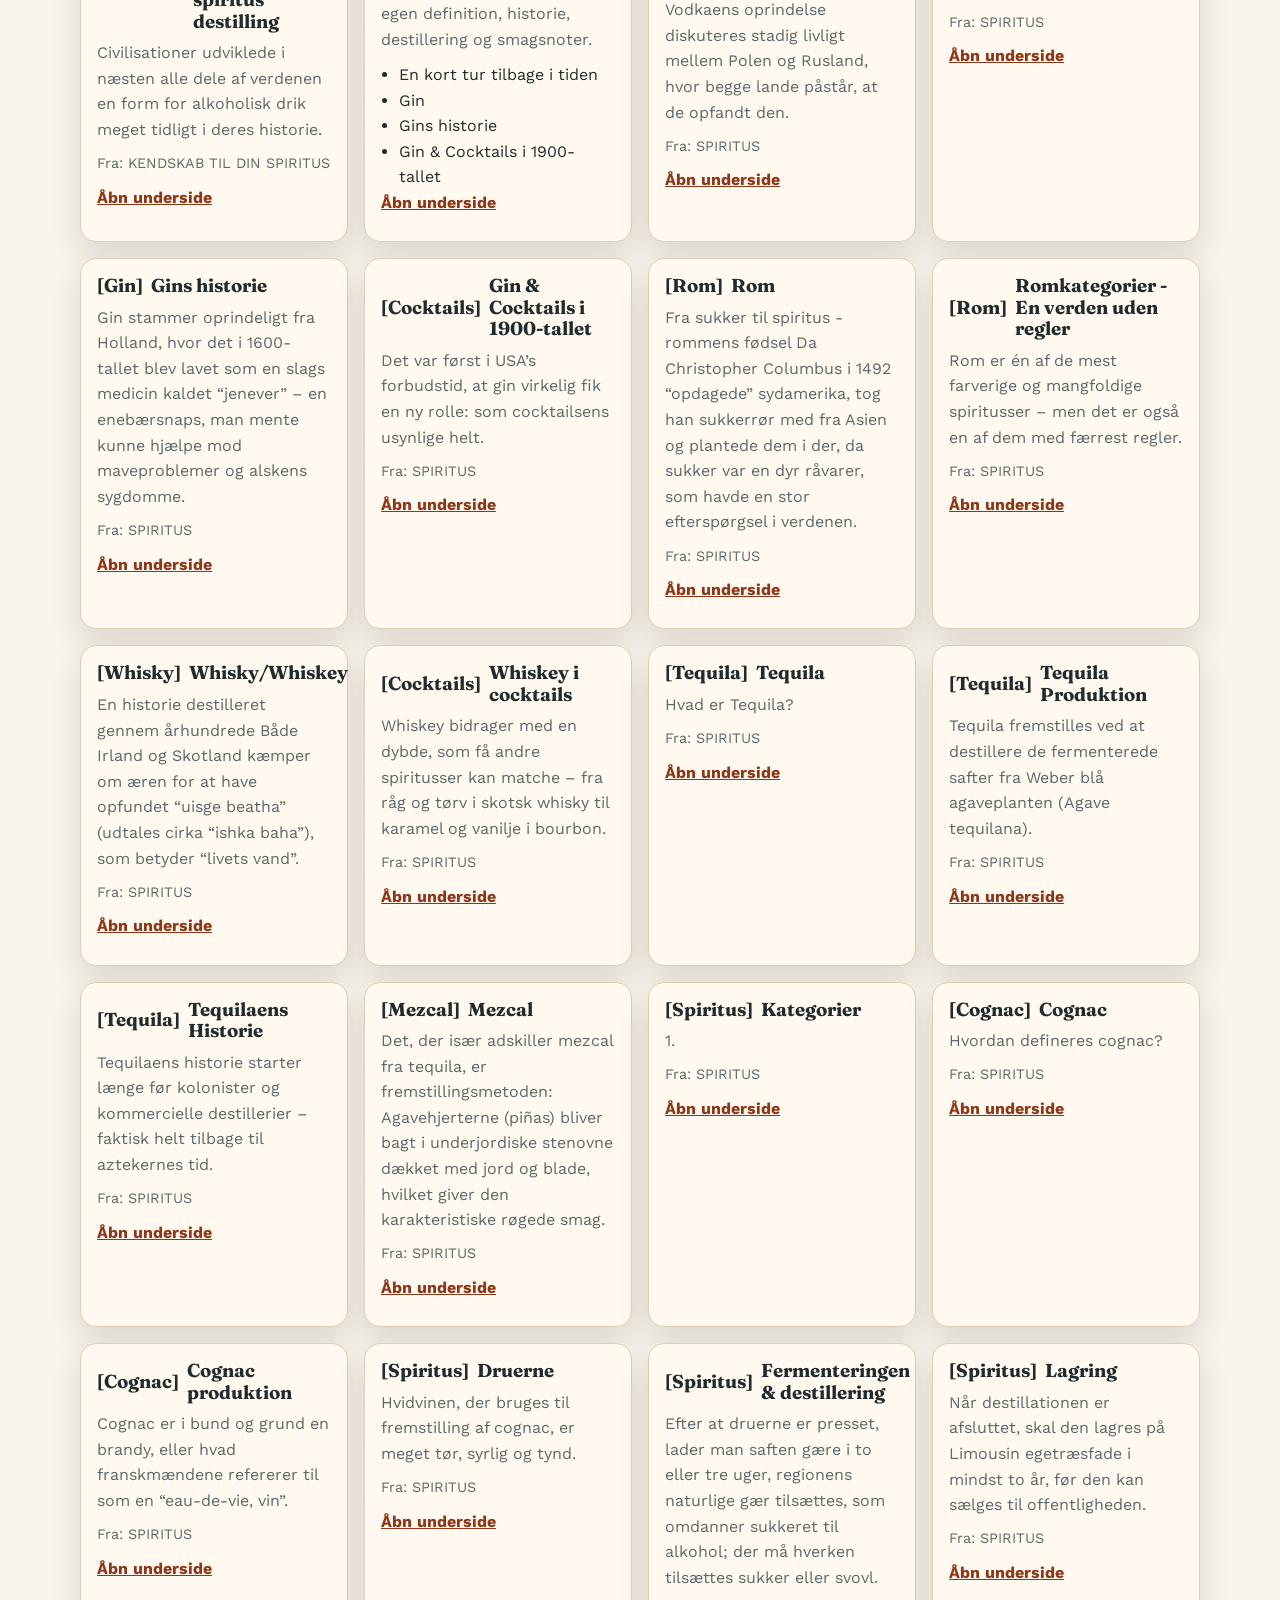
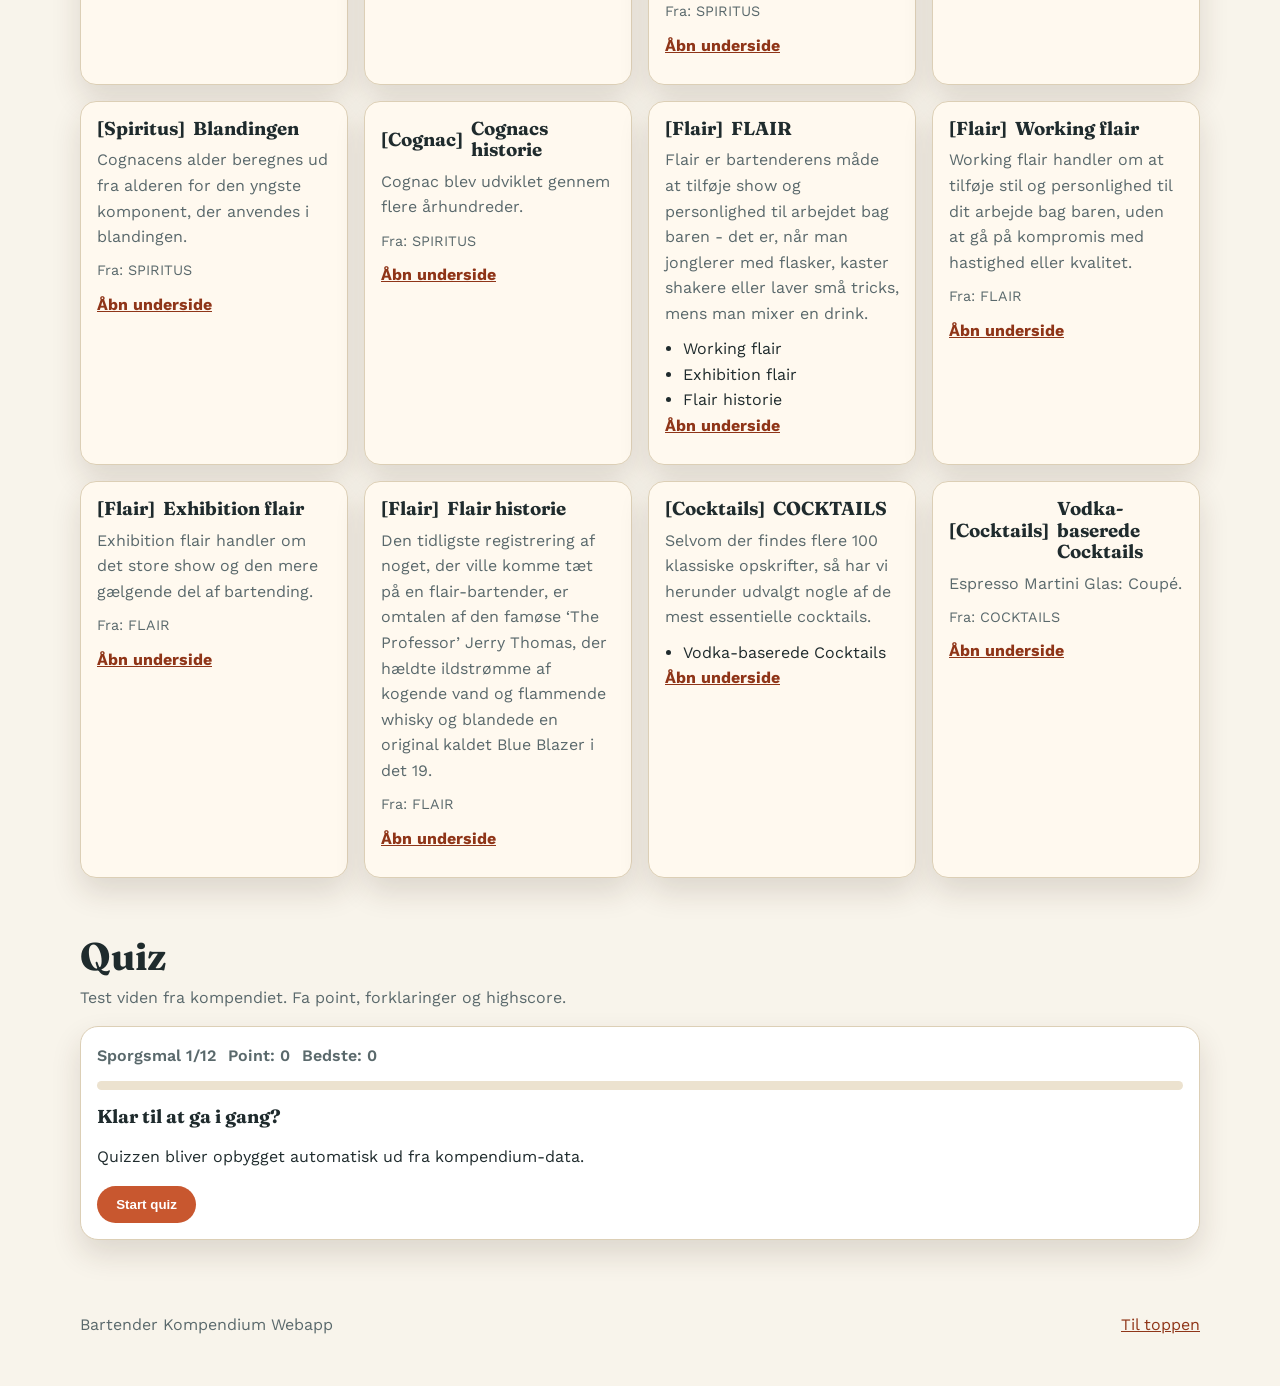
==== commit ef781a9c: "fix: correct spelling errors in Danish text" ====
--- a/index.html
+++ b/index.html
@@ -18,11 +18,11 @@
     </nav>
     <div class="hero-content">
       <p class="eyebrow">Magaluf Bartender Kompendium</p>
-      <h1>Laer barfaget med overblik,
+      <h1>Lær barfaget med overblik,
         <span>hurtige kategorier og quiz</span>
       </h1>
       <p class="lead">
-        Et interaktivt opslagsvaerk baseret pa jeres kompendium med fokus pa udstyr,
+        Et interaktivt opslagsværk baseret pa jeres kompendium med fokus pa udstyr,
         glastyper, spiritus, flair og klassiske cocktails.
       </p>
       <a class="cta" href="#quiz">Start quiz</a>
@@ -36,10 +36,10 @@
         <p>Filtrer pa emner, alkoholtyper og alle andre kategorier direkte fra kompendiet.</p>
       </div>
 
-      <p id="categoryMeta" class="meta-line">Indlaeser kategorier...</p>
+      <p id="categoryMeta" class="meta-line">Indlæser kategorier...</p>
 
       <div class="tools-row">
-        <input id="searchInput" type="search" placeholder="Sog i kategorier og noeglepunkter..." />
+        <input id="searchInput" type="search" placeholder="Sog i kategorier og nøglepunkter..." />
         <div class="chip-row" id="chipRow"></div>
       </div>
 
@@ -80,7 +80,7 @@
         <div id="resultPanel" class="quiz-panel">
           <h3>Resultat</h3>
           <p id="resultText"></p>
-          <button id="restartBtn" class="btn">Proev igen</button>
+          <button id="restartBtn" class="btn">Prøv igen</button>
         </div>
       </div>
     </section>
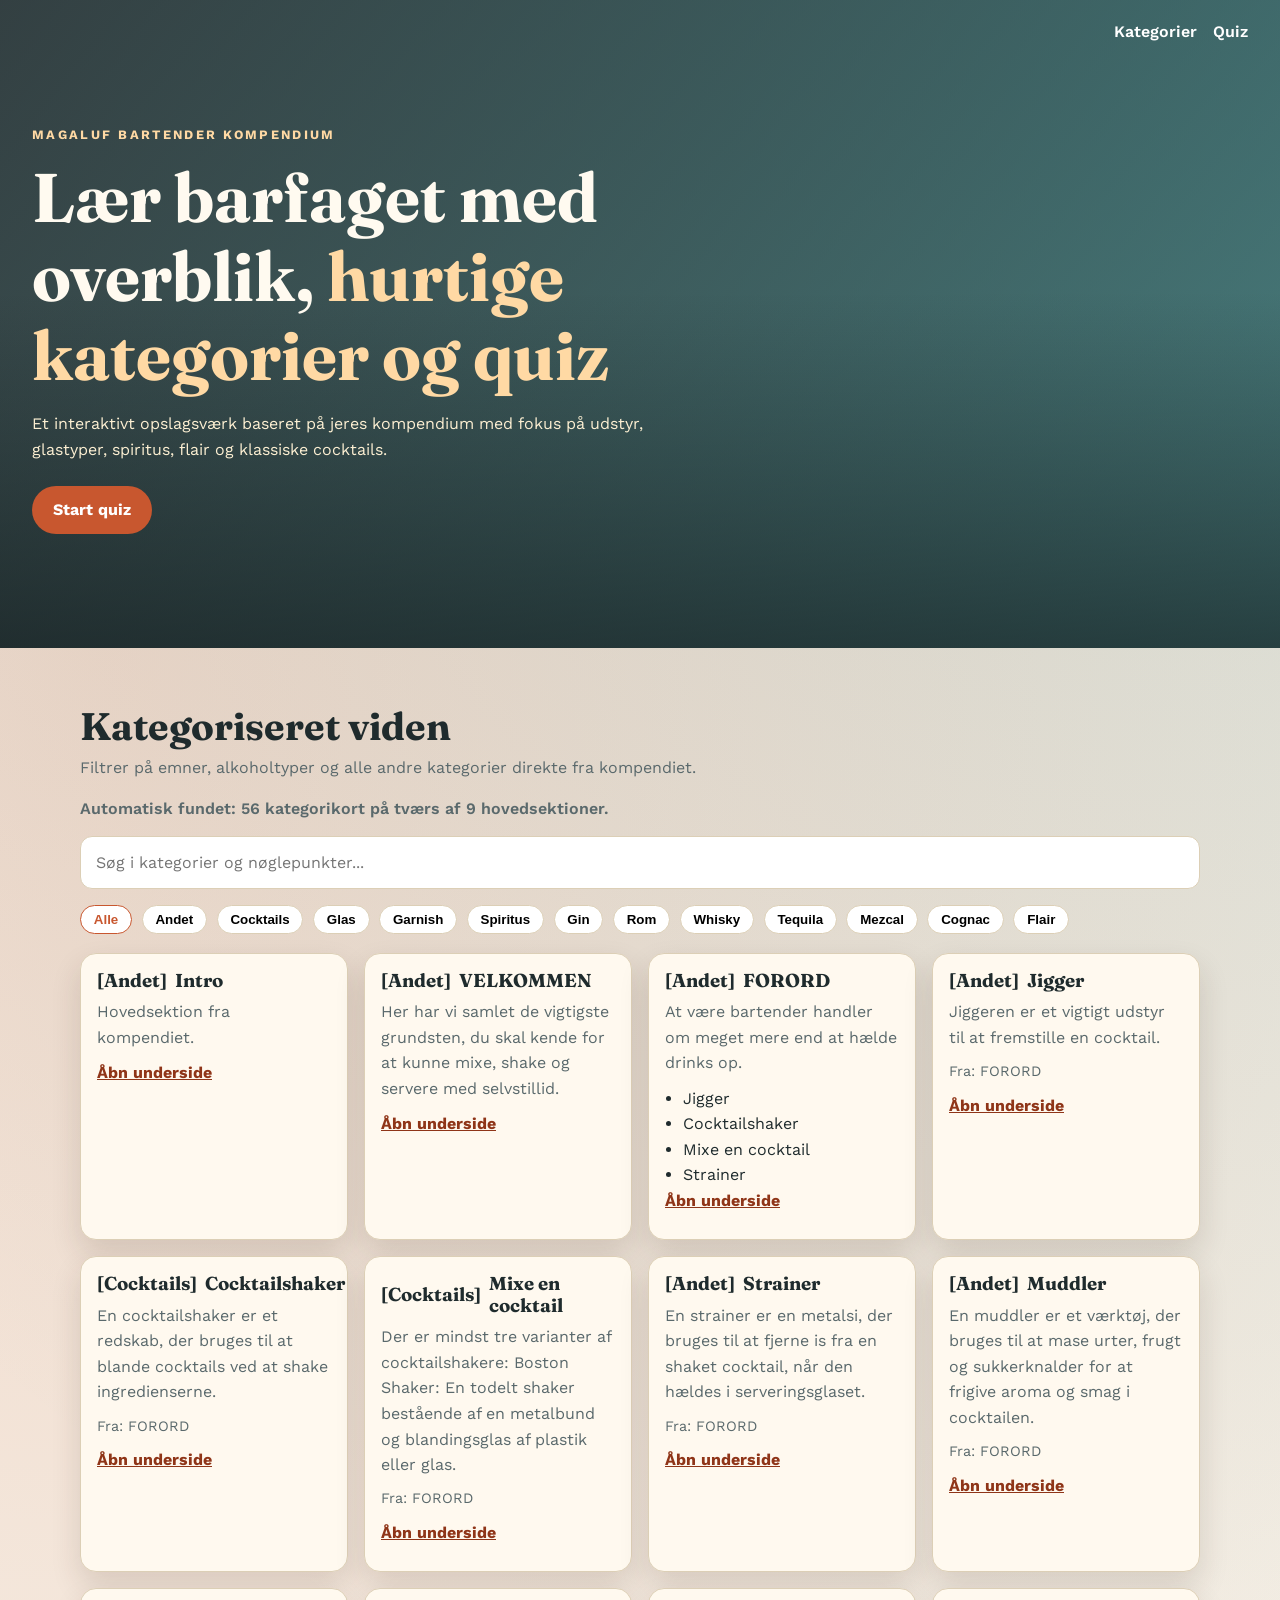
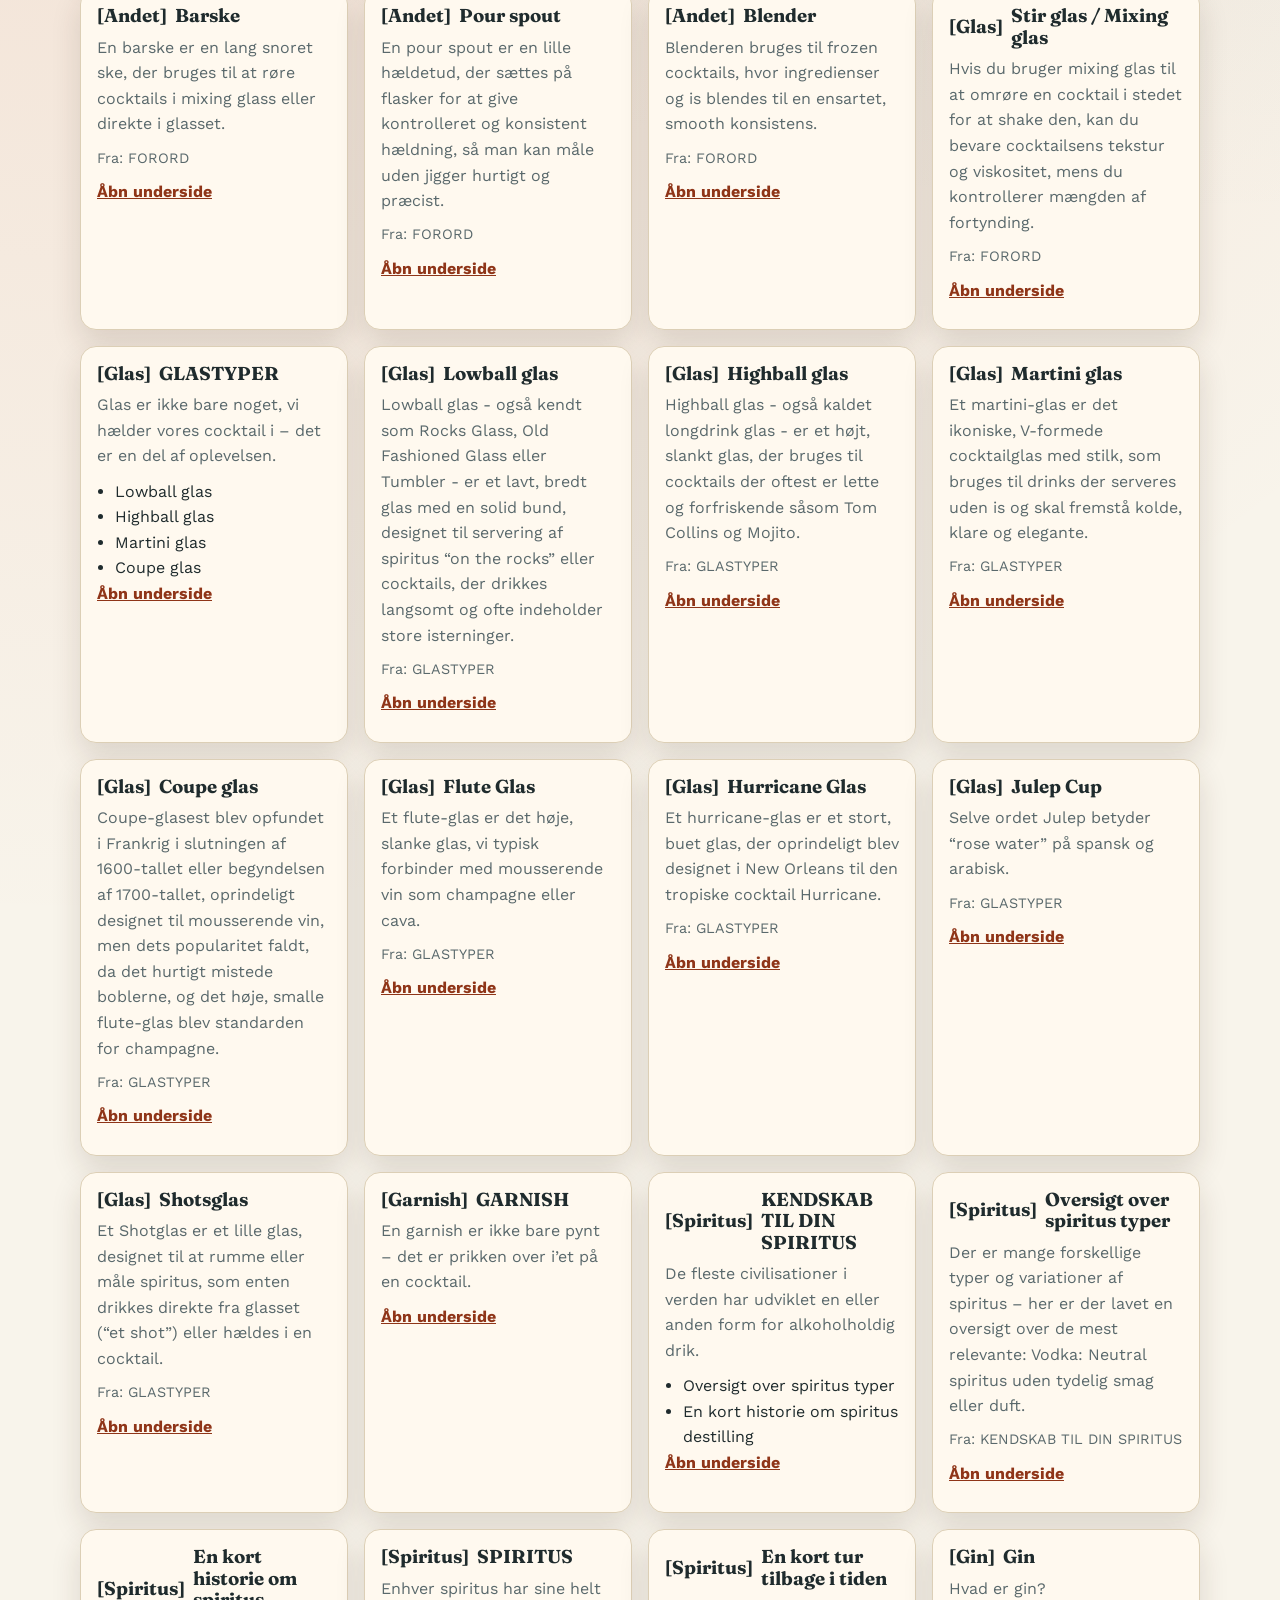
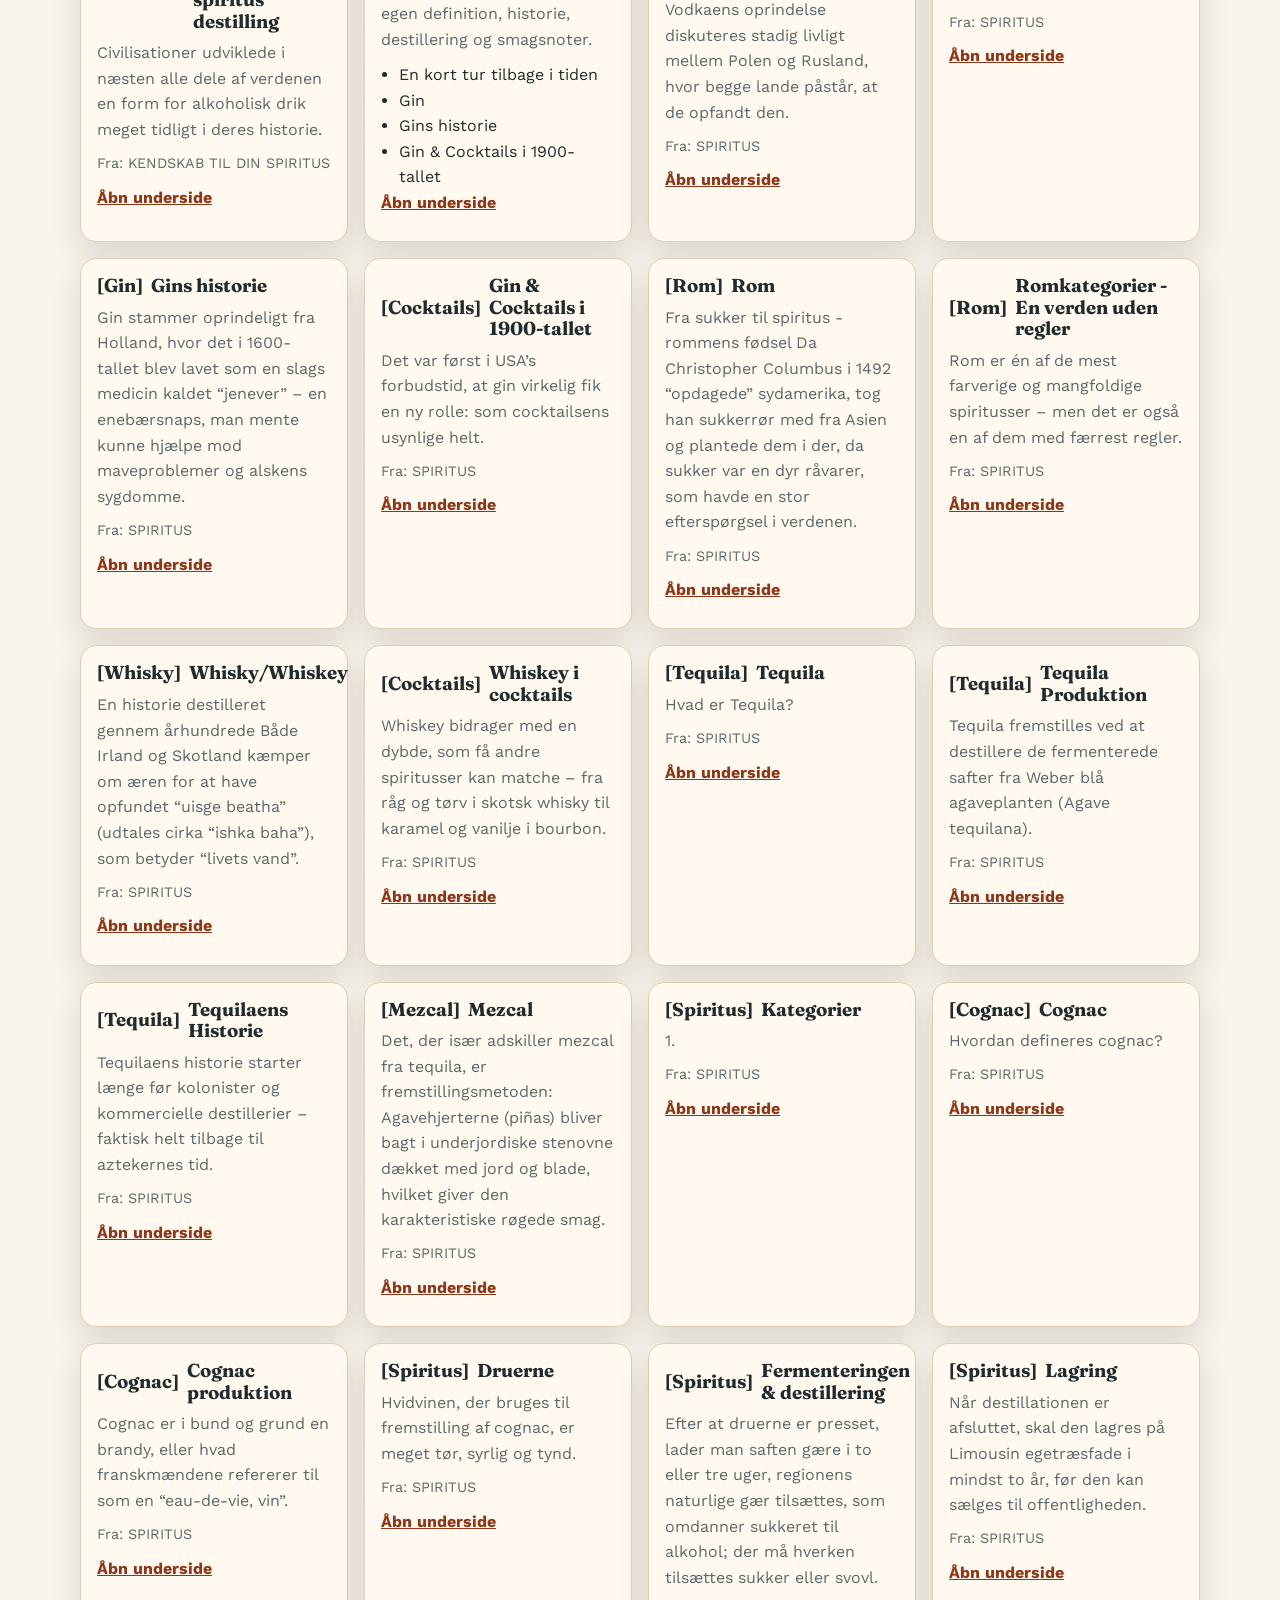
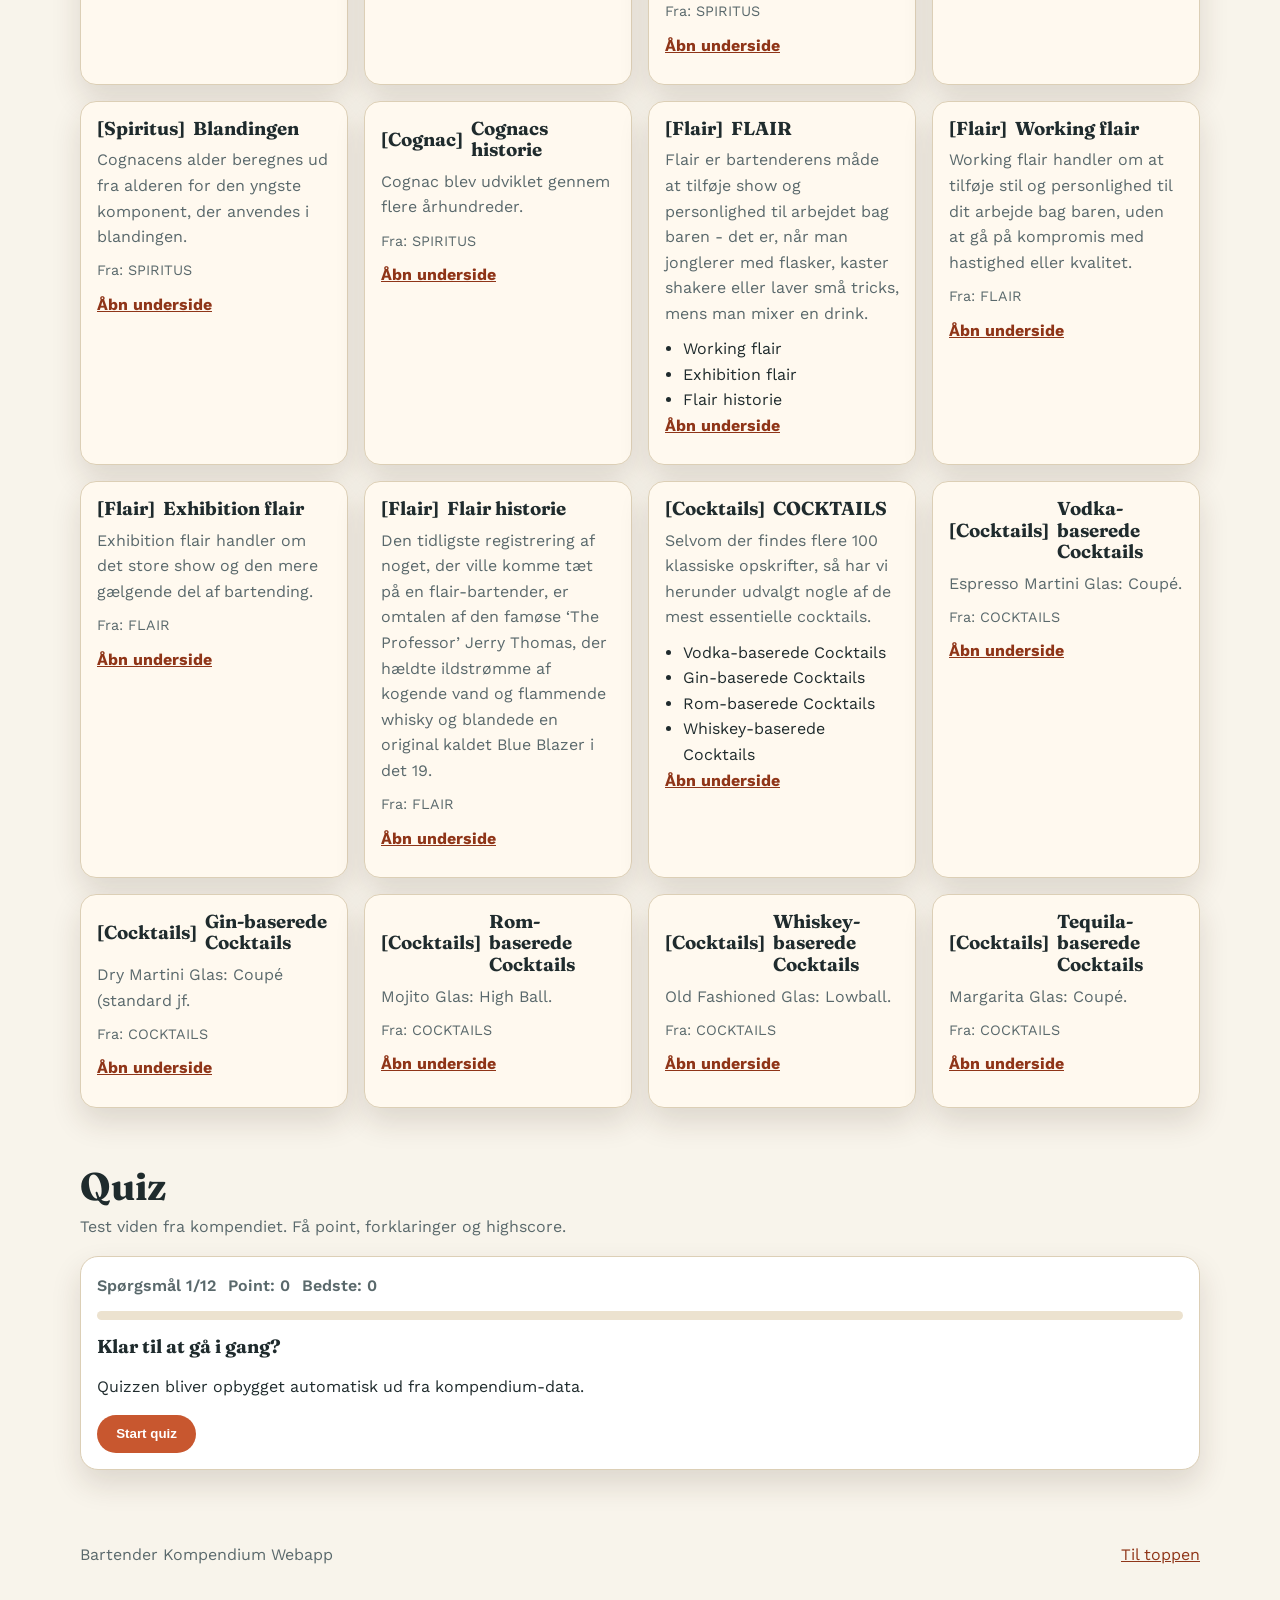
==== commit 00cc1c9b: "fix: correct Danish translations and improve text formatting across multiple files" ====
--- a/index.html
+++ b/index.html
@@ -22,7 +22,7 @@
         <span>hurtige kategorier og quiz</span>
       </h1>
       <p class="lead">
-        Et interaktivt opslagsværk baseret pa jeres kompendium med fokus pa udstyr,
+        Et interaktivt opslagsværk baseret på jeres kompendium med fokus på udstyr,
         glastyper, spiritus, flair og klassiske cocktails.
       </p>
       <a class="cta" href="#quiz">Start quiz</a>
@@ -33,13 +33,13 @@
     <section id="kategorier" class="section">
       <div class="section-head">
         <h2>Kategoriseret viden</h2>
-        <p>Filtrer pa emner, alkoholtyper og alle andre kategorier direkte fra kompendiet.</p>
+        <p>Filtrer på emner, alkoholtyper og alle andre kategorier direkte fra kompendiet.</p>
       </div>
 
       <p id="categoryMeta" class="meta-line">Indlæser kategorier...</p>
 
       <div class="tools-row">
-        <input id="searchInput" type="search" placeholder="Sog i kategorier og nøglepunkter..." />
+        <input id="searchInput" type="search" placeholder="Søg i kategorier og nøglepunkter..." />
         <div class="chip-row" id="chipRow"></div>
       </div>
 
@@ -49,12 +49,12 @@
     <section id="quiz" class="section quiz-wrap">
       <div class="section-head">
         <h2>Quiz</h2>
-        <p>Test viden fra kompendiet. Fa point, forklaringer og highscore.</p>
+        <p>Test viden fra kompendiet. Få point, forklaringer og highscore.</p>
       </div>
 
       <div class="quiz-shell">
         <div class="quiz-meta">
-          <span id="progressText">Sporgsmal 0/0</span>
+          <span id="progressText">Spørgsmål 0/0</span>
           <span id="scoreText">Point: 0</span>
           <span id="bestText">Bedste: 0</span>
         </div>
@@ -63,7 +63,7 @@
         </div>
 
         <div id="quizStart" class="quiz-panel active">
-          <h3>Klar til at ga i gang?</h3>
+          <h3>Klar til at gå i gang?</h3>
           <p>Quizzen bliver opbygget automatisk ud fra kompendium-data.</p>
           <button id="startBtn" class="btn">Start quiz</button>
         </div>
@@ -73,7 +73,7 @@
           <div id="answerList" class="answer-list"></div>
           <p id="explanation" class="explanation"></p>
           <div class="quiz-actions">
-            <button id="nextBtn" class="btn" disabled>Naste</button>
+            <button id="nextBtn" class="btn" disabled>Næste</button>
           </div>
         </div>
 
--- a/styles.css
+++ b/styles.css
@@ -20,6 +20,7 @@
 body {
   margin: 0;
   padding: 0;
+  scroll-behavior: smooth;
 }
 
 body {
@@ -380,26 +381,145 @@
   padding: 1rem;
 }
 
+.toc {
+  position: sticky;
+  top: 1rem;
+  max-height: calc(100vh - 2rem);
+  overflow: auto;
+}
+
+.content {
+  line-height: 1.72;
+}
+
+.content p {
+  margin: 0 0 0.8rem;
+  color: #334345;
+}
+
+.section-intro p {
+  max-width: 78ch;
+  color: #e8efe8;
+}
+
 .toc ul {
   margin: 0.5rem 0 0;
-  padding-left: 1rem;
+  padding-left: 0;
+  list-style: none;
 }
 
 .toc a {
   color: var(--brand-dark);
   text-decoration: none;
+  display: block;
+  padding: 0.42rem 0.55rem;
+  border-radius: 8px;
+  transition: background-color 140ms ease, color 140ms ease;
+}
+
+.toc a:hover {
+  background: #f7ebd7;
+}
+
+.toc a.is-active {
+  background: #ead7bb;
+  color: #5f2613;
+  font-weight: 700;
 }
 
 .section-block {
-  padding-bottom: 0.8rem;
-  margin-bottom: 0.8rem;
+  padding-bottom: 1rem;
+  margin-bottom: 1rem;
   border-bottom: 1px dashed var(--line);
+}
+
+.section-block h2 {
+  margin-bottom: 0.6rem;
 }
 
 .section-block:last-child {
   border-bottom: 0;
   margin-bottom: 0;
   padding-bottom: 0;
+}
+
+.recipe-grid {
+  display: grid;
+  grid-template-columns: repeat(auto-fit, minmax(250px, 1fr));
+  gap: 0.8rem;
+}
+
+.recipe-card {
+  border: 1px solid var(--line);
+  border-radius: 12px;
+  background: #fff9ef;
+  padding: 0.9rem;
+}
+
+.recipe-card h3 {
+  font-size: 1.08rem;
+  margin-bottom: 0.45rem;
+}
+
+.recipe-line {
+  margin: 0.3rem 0;
+  color: var(--muted);
+}
+
+.recipe-line strong {
+  color: #223338;
+}
+
+.recipe-meta-grid {
+  display: grid;
+  grid-template-columns: repeat(2, minmax(0, 1fr));
+  gap: 0.55rem;
+  margin-top: 0.3rem;
+}
+
+.meta-item {
+  background: #fff;
+  border: 1px solid #e3d8c4;
+  border-radius: 10px;
+  padding: 0.45rem 0.5rem;
+}
+
+.meta-label {
+  display: block;
+  font-size: 0.74rem;
+  text-transform: uppercase;
+  letter-spacing: 0.05em;
+  color: #6b5a4a;
+  margin-bottom: 0.12rem;
+}
+
+.meta-value {
+  display: block;
+  color: #25383a;
+  font-weight: 600;
+  line-height: 1.35;
+}
+
+.ingredients-wrap {
+  margin-top: 0.7rem;
+  padding-top: 0.55rem;
+  border-top: 1px dashed #d9cdb8;
+}
+
+.ingredients-wrap h4 {
+  margin: 0 0 0.35rem;
+  font-family: "Fraunces", serif;
+  font-size: 0.98rem;
+}
+
+.ingredients-list {
+  margin: 0;
+  padding-left: 1.1rem;
+}
+
+.ingredients-list li {
+  margin: 0.15rem 0;
+  color: #334345;
 }
 
 .footer {
@@ -435,20 +555,65 @@
   }
 }
 
+@media (max-width: 900px) {
+  .section-page {
+    grid-template-columns: 1fr;
+    gap: 0.9rem;
+  }
+
+  .toc {
+    position: sticky;
+    top: 0.4rem;
+    z-index: 20;
+    max-height: none;
+    overflow: visible;
+    padding: 0.7rem;
+  }
+
+  .toc ul {
+    display: flex;
+    gap: 0.45rem;
+    overflow-x: auto;
+    padding-bottom: 0.2rem;
+  }
+
+  .toc a {
+    white-space: nowrap;
+    border: 1px solid #e3d8c4;
+    background: #fff;
+  }
+
+  .recipe-meta-grid {
+    grid-template-columns: 1fr;
+  }
+}
+
 @media (max-width: 700px) {
   .hero {
     min-height: 62vh;
+    padding: 1rem 0.95rem 2.4rem;
   }
 
   .hero-content {
-    margin-top: 2.5rem;
+    margin-top: 1.7rem;
   }
 
   .quiz-meta {
     font-size: 0.92rem;
   }
 
-  .section-page {
+  .top-nav {
+    justify-content: flex-start;
+    gap: 0.75rem;
+  }
+
+  .section {
+    width: min(1120px, 95%);
+    margin: 2.3rem auto;
+  }
+
+  .card-grid,
+  .recipe-grid {
     grid-template-columns: 1fr;
   }
 }
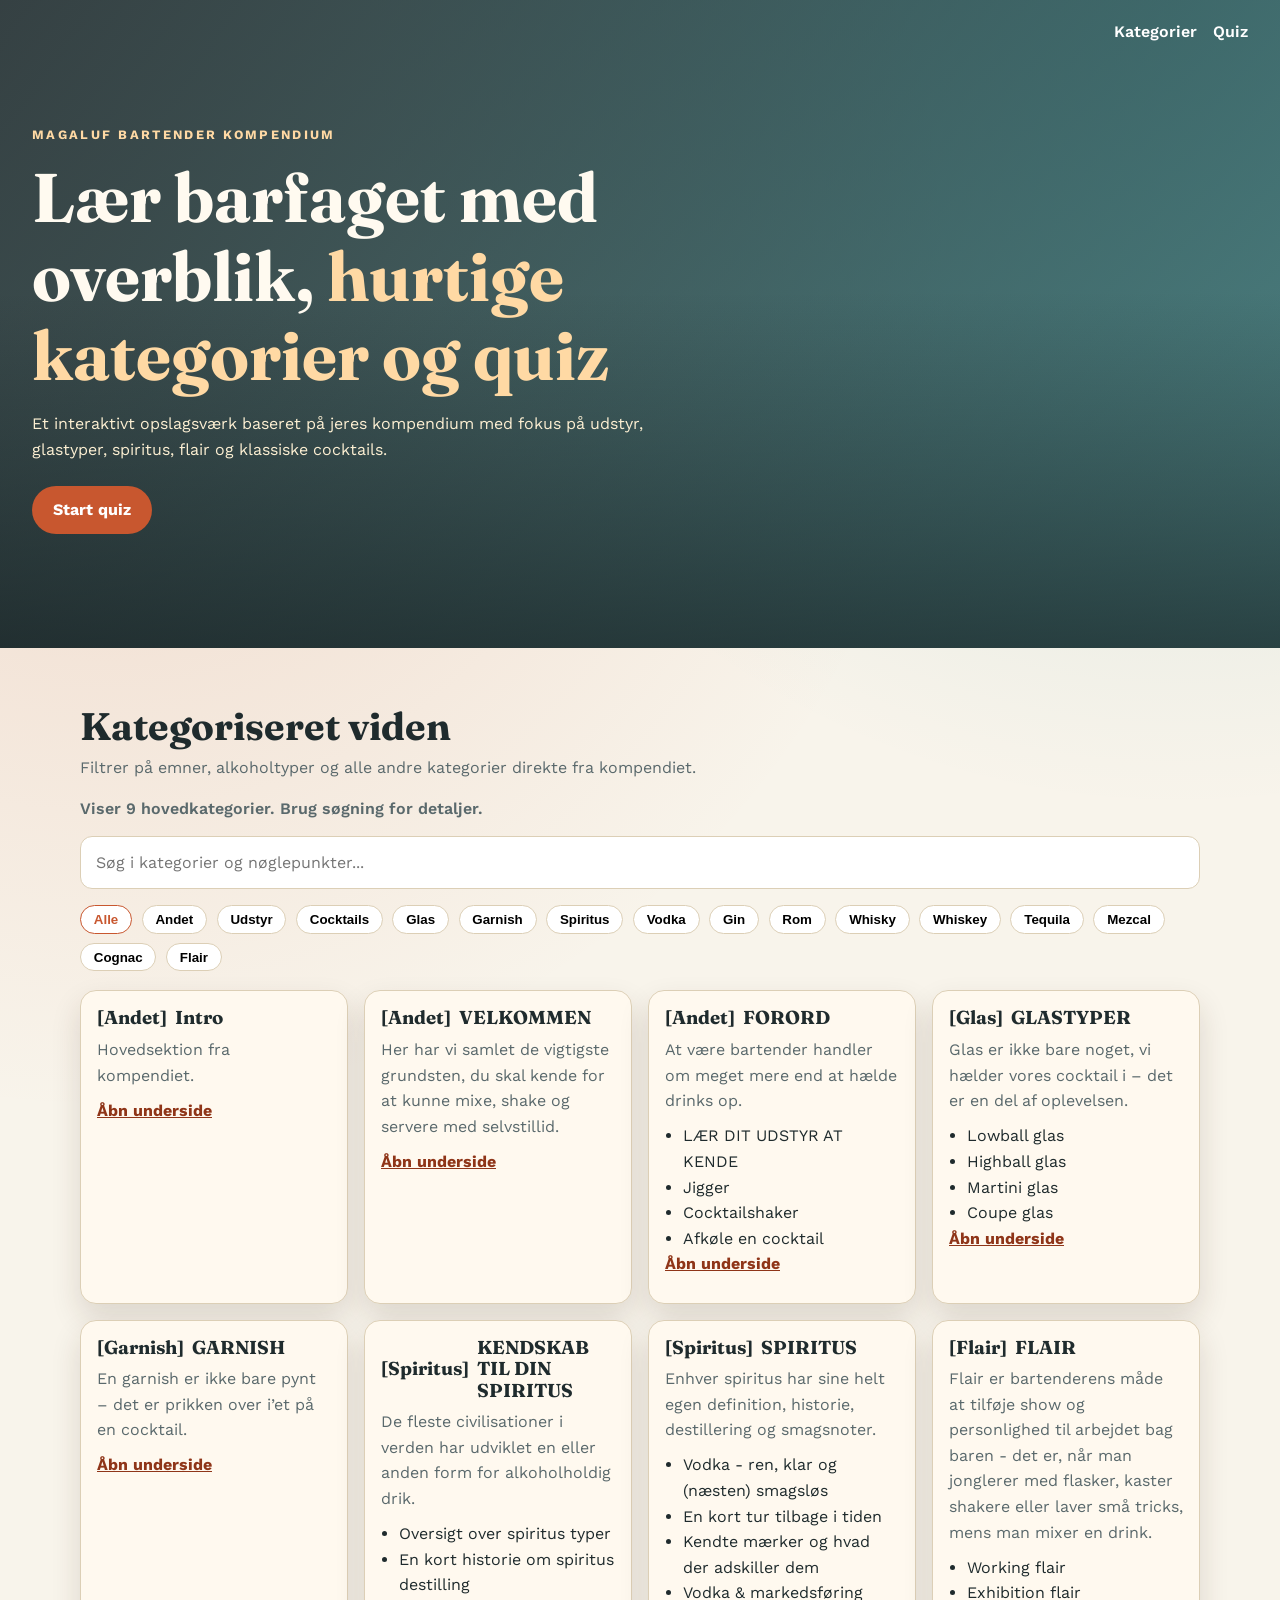
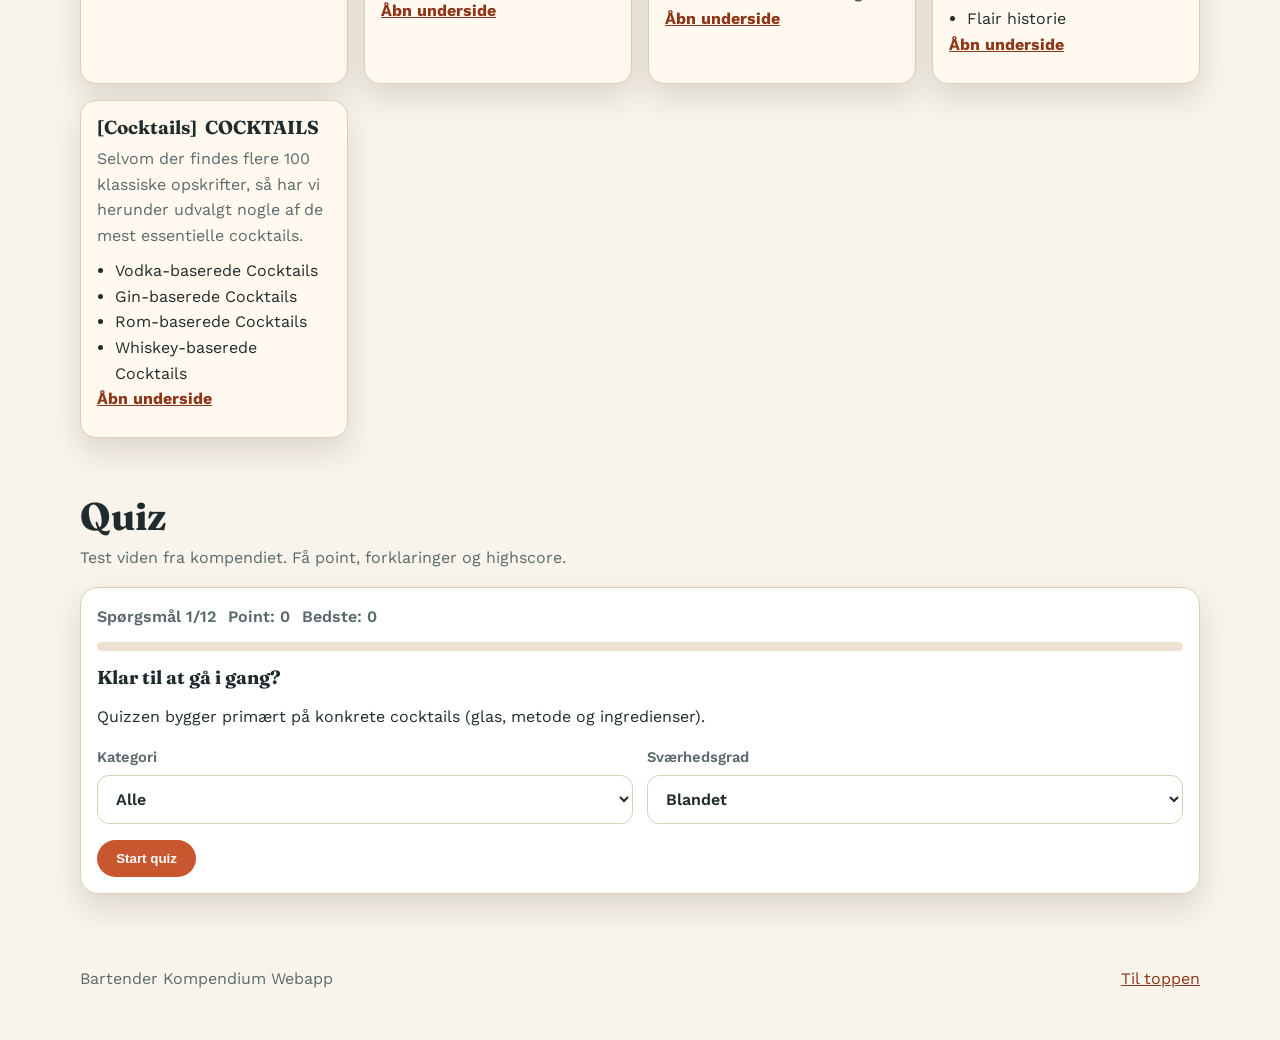
==== commit 6b3347a0: "feat: implement quiz category and difficulty selection with dynamic question generation" ====
--- a/index.html
+++ b/index.html
@@ -64,7 +64,40 @@
 
         <div id="quizStart" class="quiz-panel active">
           <h3>Klar til at gå i gang?</h3>
-          <p>Quizzen bliver opbygget automatisk ud fra kompendium-data.</p>
+          <p>Quizzen bygger primært på konkrete cocktails (glas, metode og ingredienser).</p>
+          <div class="quiz-controls">
+            <label class="quiz-control">
+              <span>Kategori</span>
+              <select id="quizCategory">
+                <option value="alle">Alle</option>
+                <option value="cocktails">Cocktails</option>
+                <option value="spiritus">Spiritus</option>
+                <option value="udstyr">Udstyr</option>
+                <option value="glas">Glas</option>
+                <option value="garnish">Garnish</option>
+                <option value="flair">Flair</option>
+                <option value="andet">Andet</option>
+                <option value="vodka">Vodka</option>
+                <option value="gin">Gin</option>
+                <option value="rom">Rom</option>
+                <option value="whisky">Whisky</option>
+                <option value="whiskey">Whiskey</option>
+                <option value="tequila">Tequila</option>
+                <option value="mezcal">Mezcal</option>
+                <option value="cognac">Cognac</option>
+                <option value="brandy">Brandy</option>
+              </select>
+            </label>
+            <label class="quiz-control">
+              <span>Sværhedsgrad</span>
+              <select id="quizDifficulty">
+                <option value="mix">Blandet</option>
+                <option value="let">Let</option>
+                <option value="mellem">Mellem</option>
+                <option value="svær">Svær</option>
+              </select>
+            </label>
+          </div>
           <button id="startBtn" class="btn">Start quiz</button>
         </div>
 
--- a/styles.css
+++ b/styles.css
@@ -31,6 +31,7 @@
     radial-gradient(circle at 92% 0%, rgba(13, 124, 130, 0.17), transparent 28%),
     var(--bg);
   line-height: 1.6;
+  overflow-x: hidden;
 }
 
 h1,
@@ -114,7 +115,7 @@
 }
 
 .section {
-  width: min(1120px, 92%);
+  width: min(1120px, 94%);
   margin: 3.5rem auto;
 }
 
@@ -215,6 +216,34 @@
   flex-wrap: wrap;
   font-weight: 600;
   color: var(--muted);
+}
+
+.quiz-controls {
+  display: grid;
+  grid-template-columns: repeat(2, minmax(0, 1fr));
+  gap: 0.85rem;
+  margin: 0.9rem 0 1rem;
+}
+
+.quiz-control {
+  display: grid;
+  gap: 0.35rem;
+  font-weight: 600;
+  color: var(--muted);
+}
+
+.quiz-control span {
+  font-size: 0.92rem;
+}
+
+.quiz-control select {
+  width: 100%;
+  padding: 0.8rem 0.9rem;
+  border-radius: 12px;
+  border: 1px solid var(--line);
+  background: #fff;
+  font: inherit;
+  color: var(--ink);
 }
 
 .progress-bar {
@@ -355,7 +384,7 @@
 }
 
 .sub-hero-inner {
-  width: min(1120px, 92%);
+  width: min(1120px, 94%);
   margin: 0 auto;
 }
 
@@ -366,10 +395,10 @@
 }
 
 .section-page {
-  width: min(1120px, 92%);
+  width: min(1120px, 94%);
   margin: 2rem auto 4rem;
   display: grid;
-  grid-template-columns: 260px 1fr;
+  grid-template-columns: 280px minmax(0, 1fr);
   gap: 1.2rem;
 }
 
@@ -390,11 +419,18 @@
 
 .content {
   line-height: 1.72;
+  min-width: 0;
+  overflow-wrap: anywhere;
 }
 
 .content p {
   margin: 0 0 0.8rem;
   color: #334345;
+}
+
+.section-intro {
+  font-size: 1.03rem;
+  line-height: 1.7;
 }
 
 .section-intro p {
@@ -435,6 +471,7 @@
 
 .section-block h2 {
   margin-bottom: 0.6rem;
+  font-size: clamp(1.24rem, 2vw, 1.8rem);
 }
 
 .section-block:last-child {
@@ -559,15 +596,15 @@
   .section-page {
     grid-template-columns: 1fr;
     gap: 0.9rem;
+    width: min(1120px, 96%);
   }
 
   .toc {
-    position: sticky;
-    top: 0.4rem;
+    position: static;
     z-index: 20;
     max-height: none;
-    overflow: visible;
-    padding: 0.7rem;
+    overflow: hidden;
+    padding: 0.55rem;
   }
 
   .toc ul {
@@ -581,10 +618,15 @@
     white-space: nowrap;
     border: 1px solid #e3d8c4;
     background: #fff;
+    font-size: 0.93rem;
   }
 
   .recipe-meta-grid {
     grid-template-columns: 1fr;
+  }
+
+  .content {
+    padding: 0.85rem;
   }
 }
 
@@ -612,8 +654,24 @@
     margin: 2.3rem auto;
   }
 
+  .sub-hero {
+    padding: 1.2rem 0.75rem 1rem;
+  }
+
+  .sub-hero-inner {
+    width: min(1120px, 96%);
+  }
+
   .card-grid,
   .recipe-grid {
     grid-template-columns: 1fr;
   }
-}
+
+  .section-intro {
+    font-size: 0.98rem;
+  }
+
+  .quiz-controls {
+    grid-template-columns: 1fr;
+  }
+}
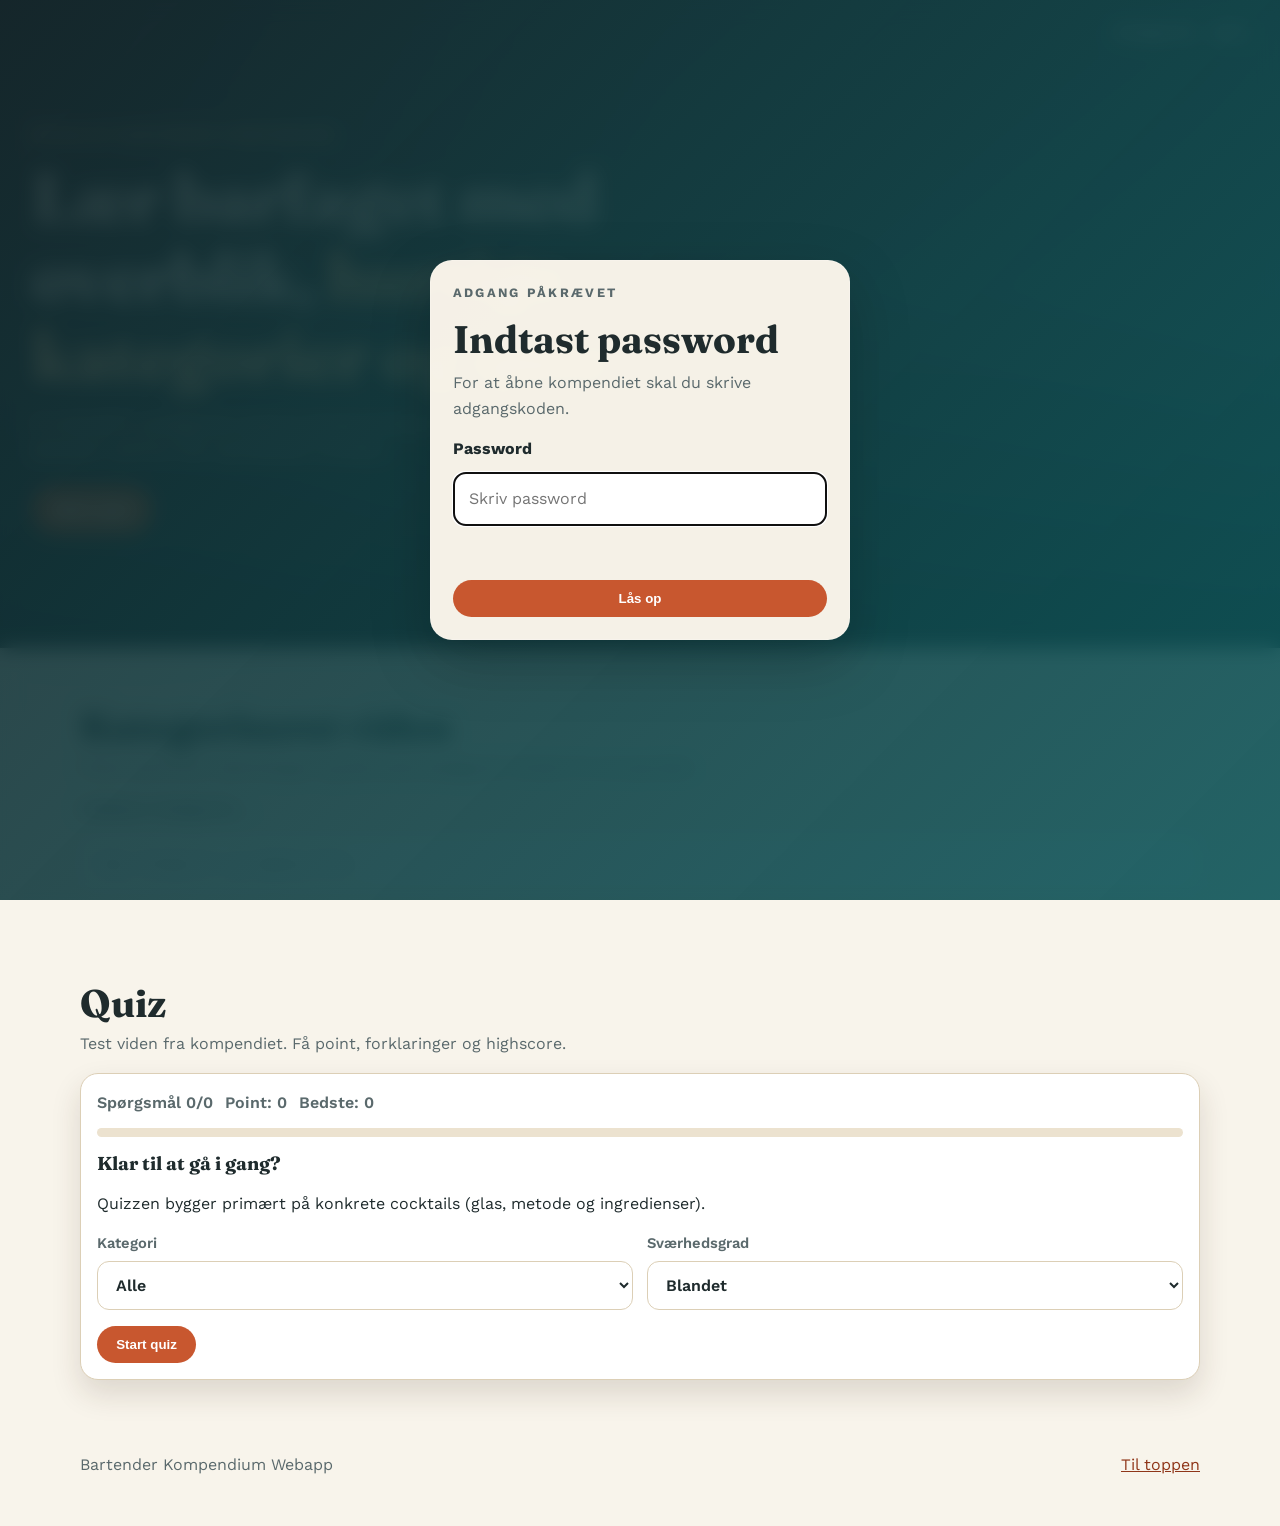
==== commit f9720e6b: "feat: add authentication overlay and unlock functionality with password protection" ====
--- a/index.html
+++ b/index.html
@@ -4,6 +4,7 @@
   <meta charset="UTF-8" />
   <meta name="viewport" content="width=device-width, initial-scale=1.0" />
   <title>Bartender Kompendium + Quiz</title>
+  <script src="auth.js"></script>
   <link rel="preconnect" href="https://fonts.googleapis.com" />
   <link rel="preconnect" href="https://fonts.gstatic.com" crossorigin />
   <link href="https://fonts.googleapis.com/css2?family=Fraunces:opsz,wght@9..144,600;9..144,800&family=Work+Sans:wght@400;500;700&display=swap" rel="stylesheet" />
--- a/styles.css
+++ b/styles.css
@@ -34,6 +34,65 @@
   overflow-x: hidden;
 }
 
+body.auth-locked {
+  overflow: hidden;
+}
+
+.auth-overlay {
+  position: fixed;
+  inset: 0;
+  z-index: 9999;
+  display: grid;
+  place-items: center;
+  padding: 1rem;
+  background: linear-gradient(135deg, rgba(17, 34, 39, 0.88), rgba(11, 84, 88, 0.9));
+  backdrop-filter: blur(10px);
+}
+
+.auth-card {
+  width: min(420px, 100%);
+  border: 1px solid rgba(255, 255, 255, 0.18);
+  border-radius: 22px;
+  padding: 1.35rem;
+  background: rgba(255, 249, 239, 0.96);
+  box-shadow: 0 22px 60px rgba(0, 0, 0, 0.22);
+}
+
+.auth-card h1 {
+  font-size: clamp(1.8rem, 5vw, 2.4rem);
+  margin-bottom: 0.55rem;
+}
+
+.auth-card p {
+  margin: 0 0 0.9rem;
+  color: var(--muted);
+}
+
+.auth-form {
+  display: grid;
+  gap: 0.65rem;
+}
+
+.auth-label {
+  font-weight: 700;
+  color: var(--ink);
+}
+
+.auth-form input {
+  width: 100%;
+  padding: 0.82rem 0.95rem;
+  border: 1px solid var(--line);
+  border-radius: 12px;
+  font: inherit;
+}
+
+.auth-error {
+  min-height: 1.2rem;
+  margin: 0;
+  color: var(--bad);
+  font-weight: 600;
+}
+
 h1,
 h2,
 h3 {
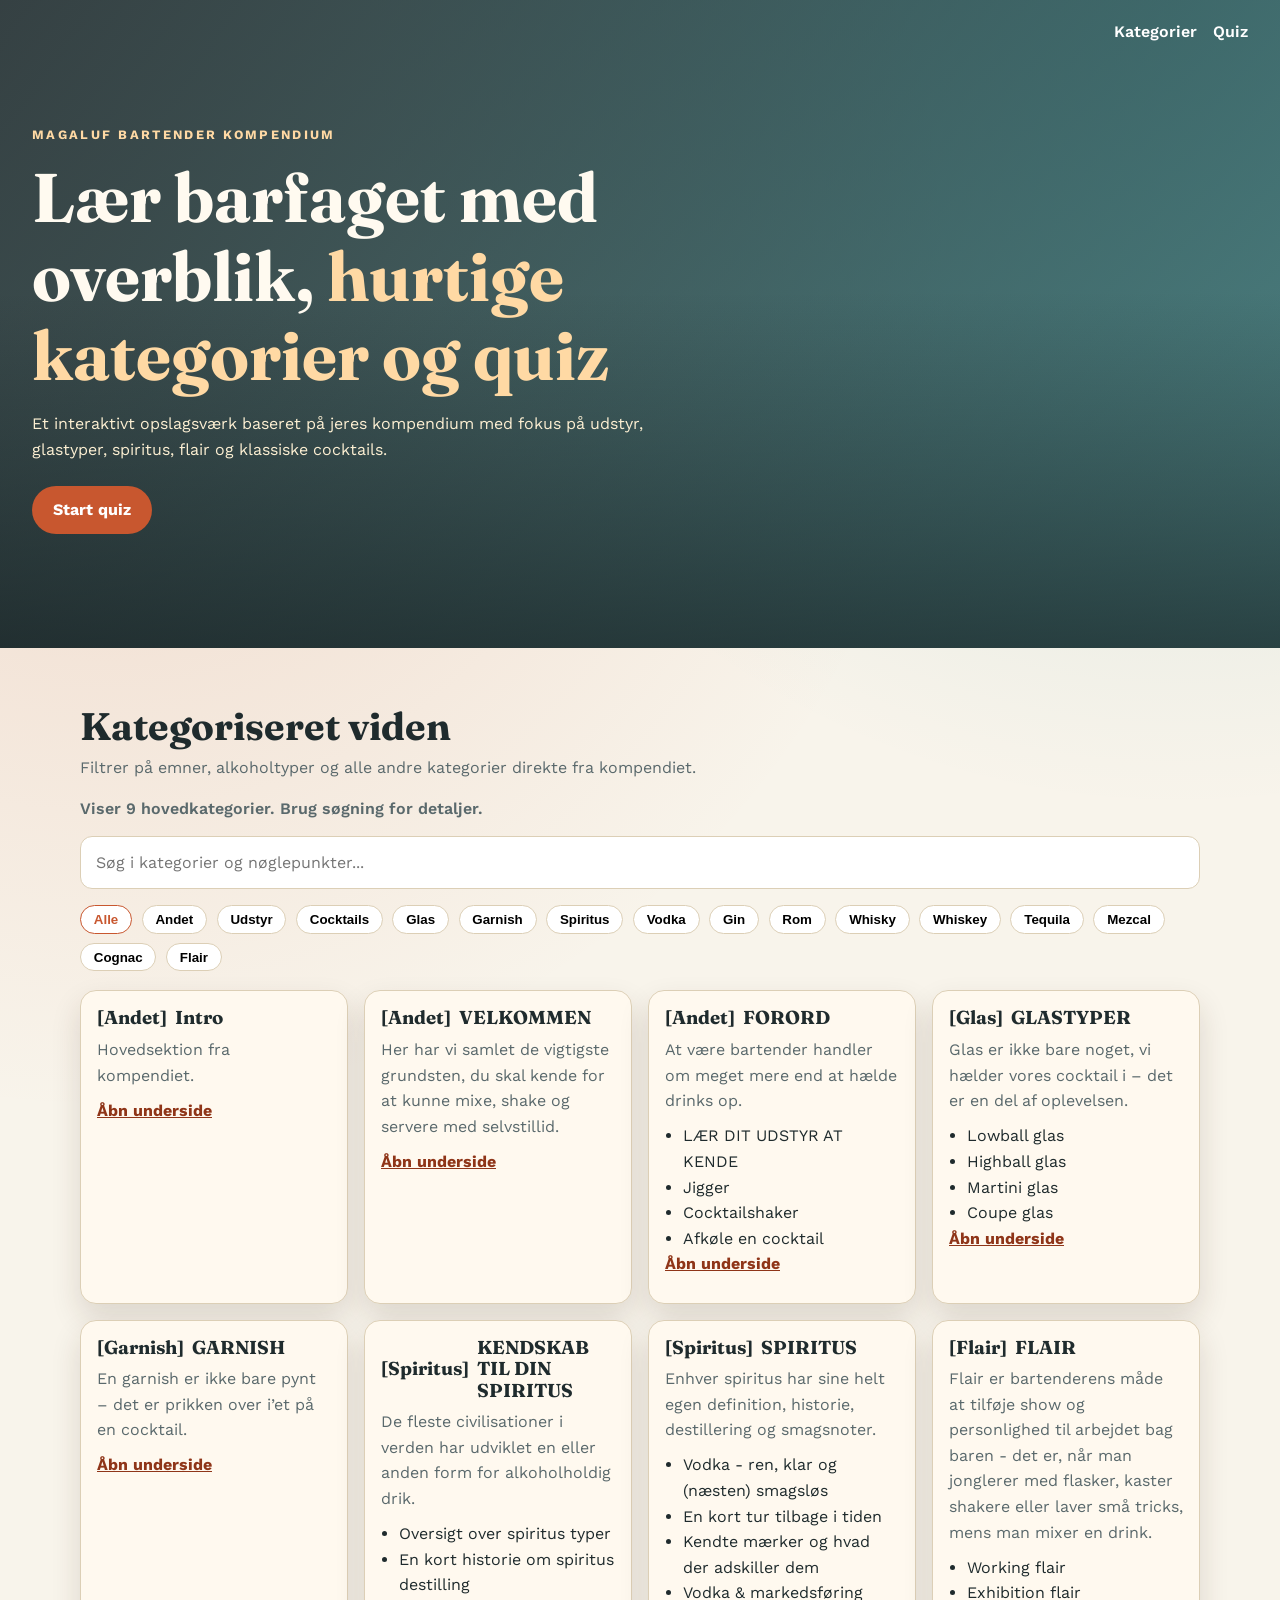
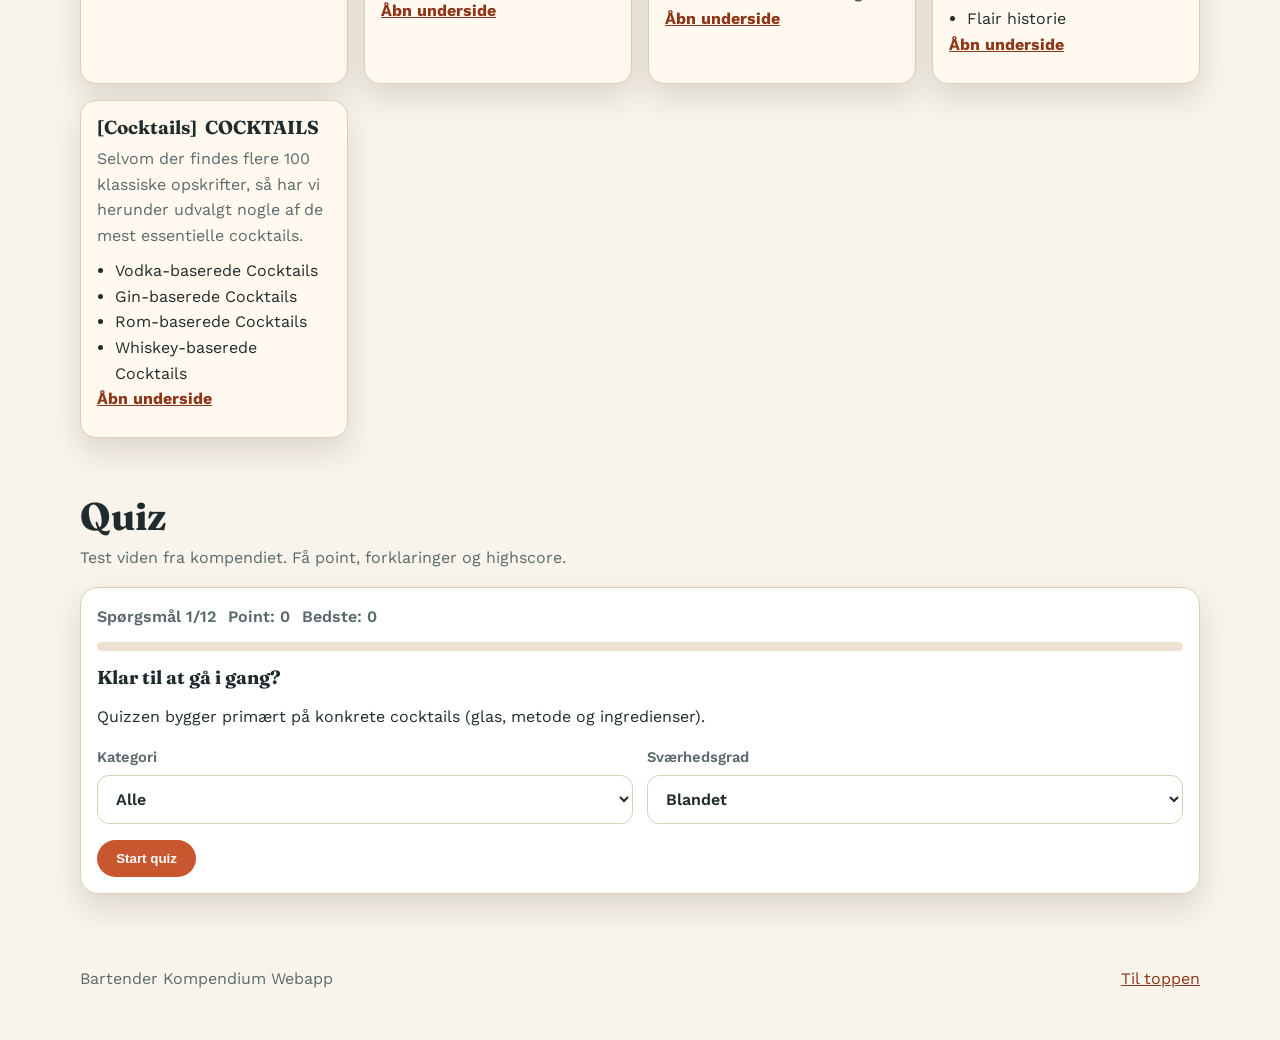
==== commit f9b5a5bf: "refactor: remove authentication overlay and related functionality" ====
--- a/index.html
+++ b/index.html
@@ -4,7 +4,6 @@
   <meta charset="UTF-8" />
   <meta name="viewport" content="width=device-width, initial-scale=1.0" />
   <title>Bartender Kompendium + Quiz</title>
-  <script src="auth.js"></script>
   <link rel="preconnect" href="https://fonts.googleapis.com" />
   <link rel="preconnect" href="https://fonts.gstatic.com" crossorigin />
   <link href="https://fonts.googleapis.com/css2?family=Fraunces:opsz,wght@9..144,600;9..144,800&family=Work+Sans:wght@400;500;700&display=swap" rel="stylesheet" />
--- a/styles.css
+++ b/styles.css
@@ -34,65 +34,6 @@
   overflow-x: hidden;
 }
 
-body.auth-locked {
-  overflow: hidden;
-}
-
-.auth-overlay {
-  position: fixed;
-  inset: 0;
-  z-index: 9999;
-  display: grid;
-  place-items: center;
-  padding: 1rem;
-  background: linear-gradient(135deg, rgba(17, 34, 39, 0.88), rgba(11, 84, 88, 0.9));
-  backdrop-filter: blur(10px);
-}
-
-.auth-card {
-  width: min(420px, 100%);
-  border: 1px solid rgba(255, 255, 255, 0.18);
-  border-radius: 22px;
-  padding: 1.35rem;
-  background: rgba(255, 249, 239, 0.96);
-  box-shadow: 0 22px 60px rgba(0, 0, 0, 0.22);
-}
-
-.auth-card h1 {
-  font-size: clamp(1.8rem, 5vw, 2.4rem);
-  margin-bottom: 0.55rem;
-}
-
-.auth-card p {
-  margin: 0 0 0.9rem;
-  color: var(--muted);
-}
-
-.auth-form {
-  display: grid;
-  gap: 0.65rem;
-}
-
-.auth-label {
-  font-weight: 700;
-  color: var(--ink);
-}
-
-.auth-form input {
-  width: 100%;
-  padding: 0.82rem 0.95rem;
-  border: 1px solid var(--line);
-  border-radius: 12px;
-  font: inherit;
-}
-
-.auth-error {
-  min-height: 1.2rem;
-  margin: 0;
-  color: var(--bad);
-  font-weight: 600;
-}
-
 h1,
 h2,
 h3 {
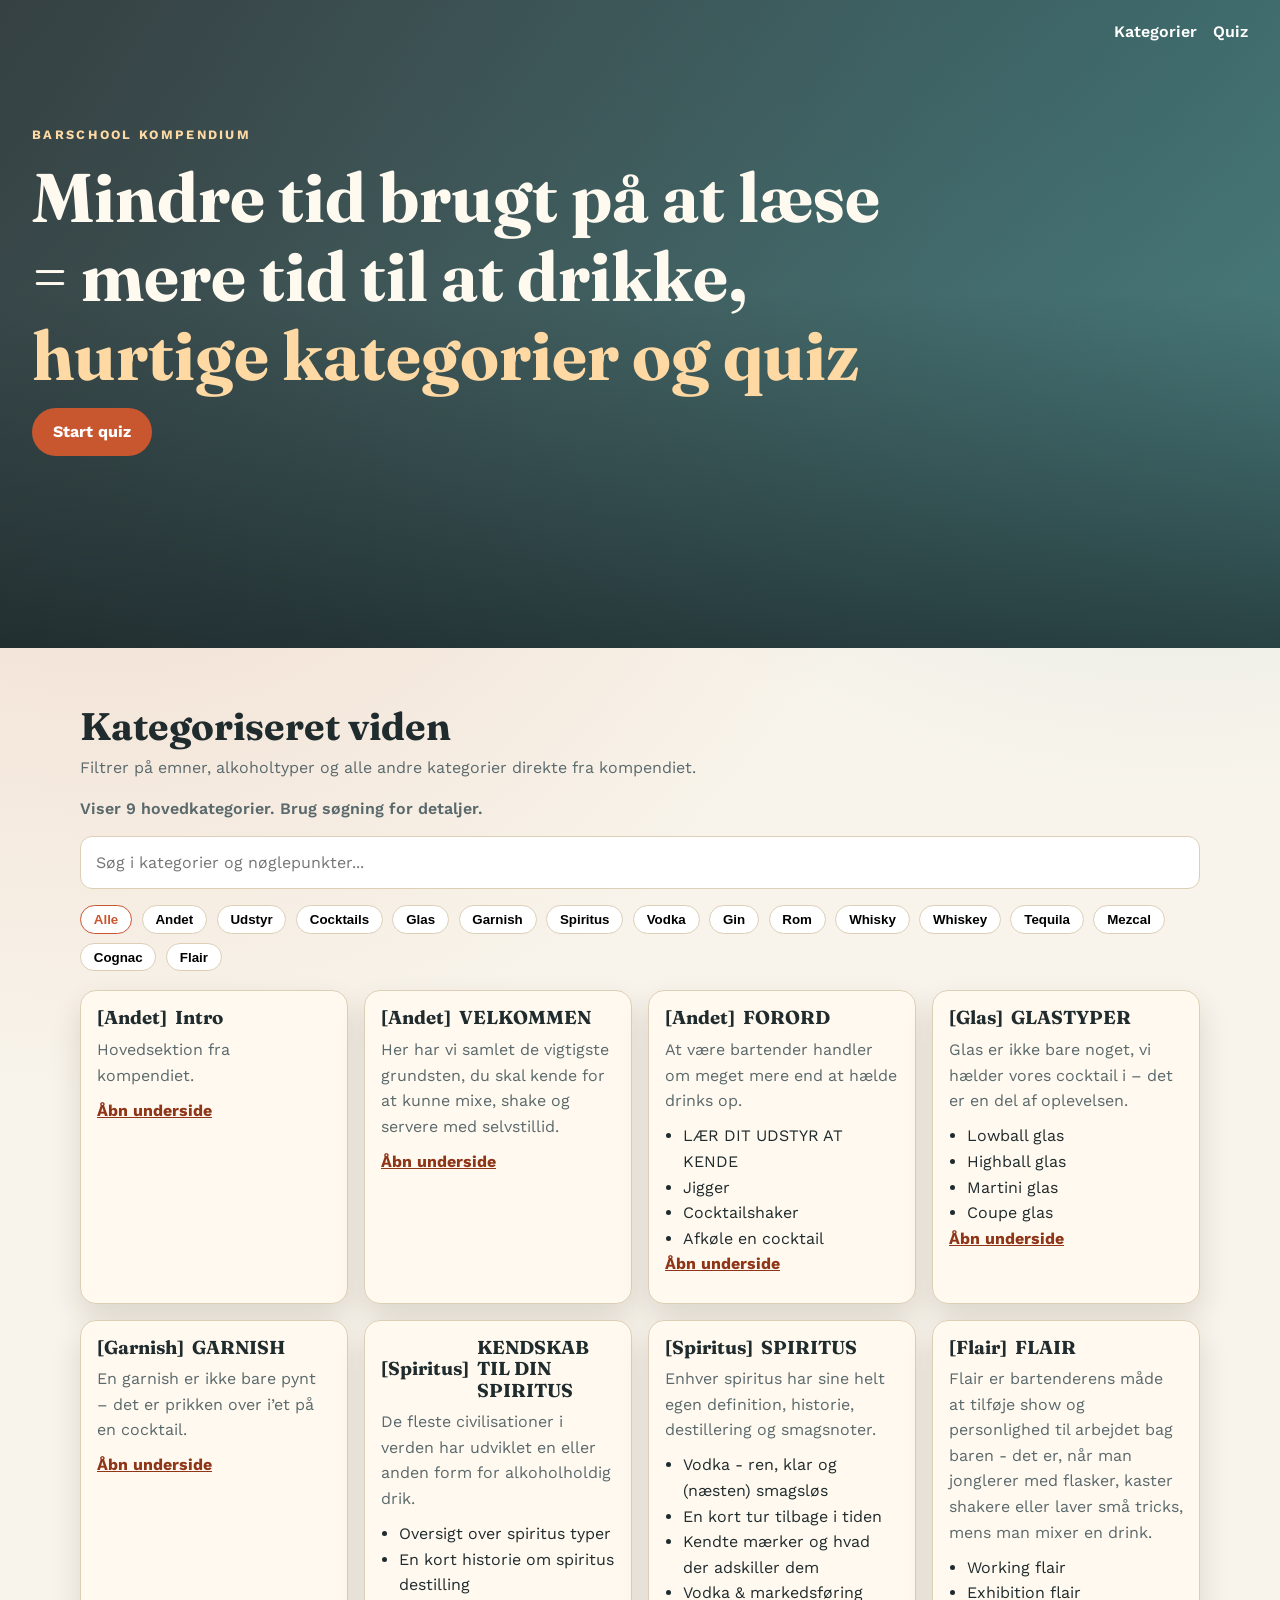
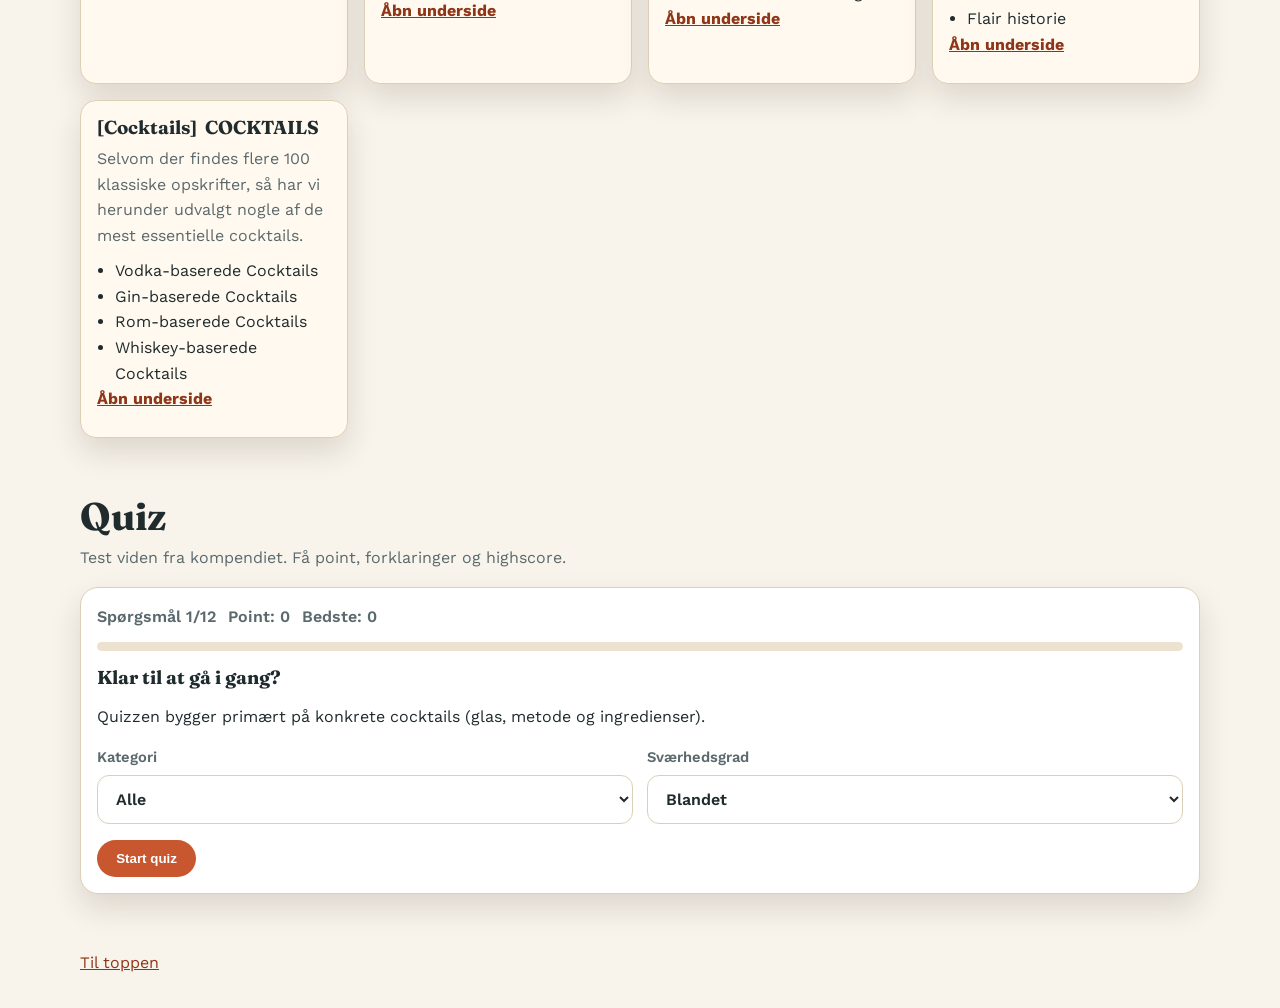
==== commit 9f0ca039: "refactor: remove redundant chunk length check in recipe parsing" ====
--- a/index.html
+++ b/index.html
@@ -17,14 +17,10 @@
       <a href="#quiz">Quiz</a>
     </nav>
     <div class="hero-content">
-      <p class="eyebrow">Magaluf Bartender Kompendium</p>
-      <h1>Lær barfaget med overblik,
+      <p class="eyebrow">Barschool Kompendium</p>
+      <h1>Mindre tid brugt på at læse = mere tid til at drikke,
         <span>hurtige kategorier og quiz</span>
       </h1>
-      <p class="lead">
-        Et interaktivt opslagsværk baseret på jeres kompendium med fokus på udstyr,
-        glastyper, spiritus, flair og klassiske cocktails.
-      </p>
       <a class="cta" href="#quiz">Start quiz</a>
     </div>
   </header>
@@ -121,7 +117,6 @@
   </main>
 
   <footer class="footer">
-    <p>Bartender Kompendium Webapp</p>
     <a href="#top">Til toppen</a>
   </footer>
 
